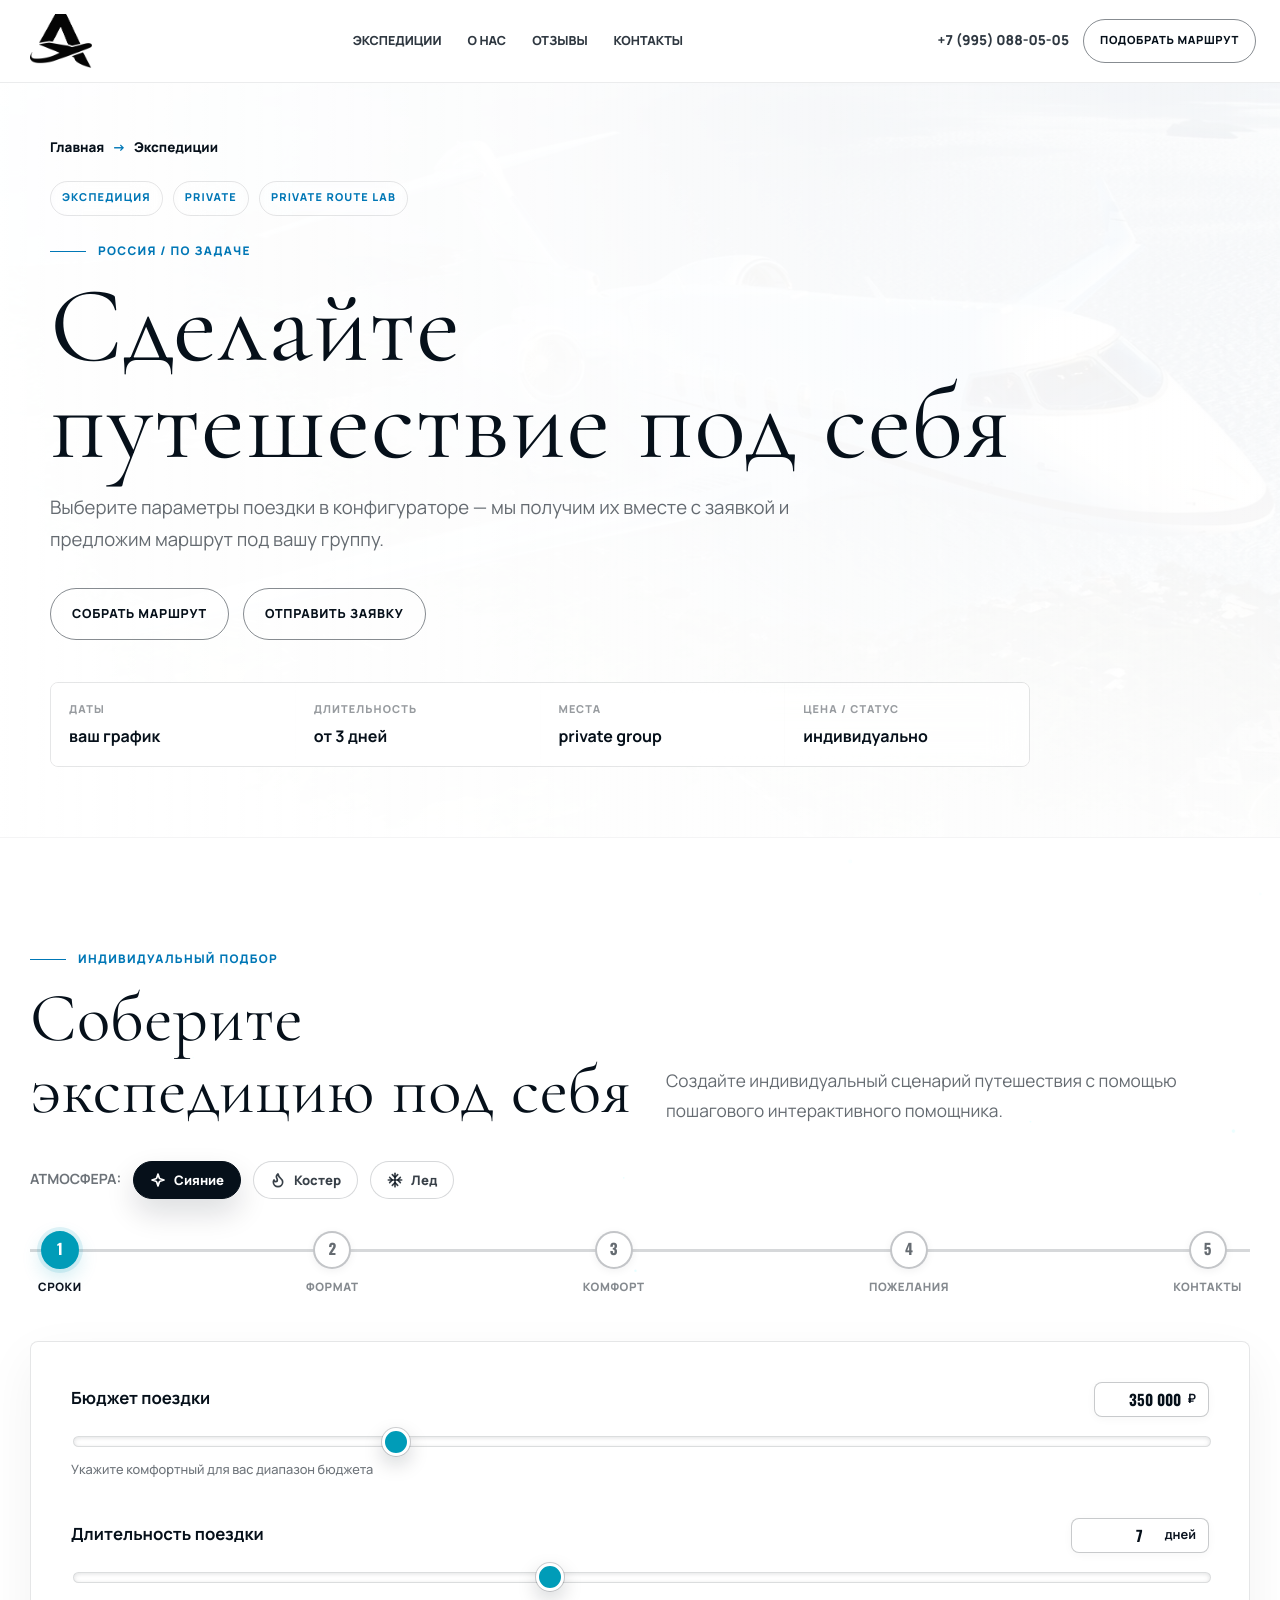
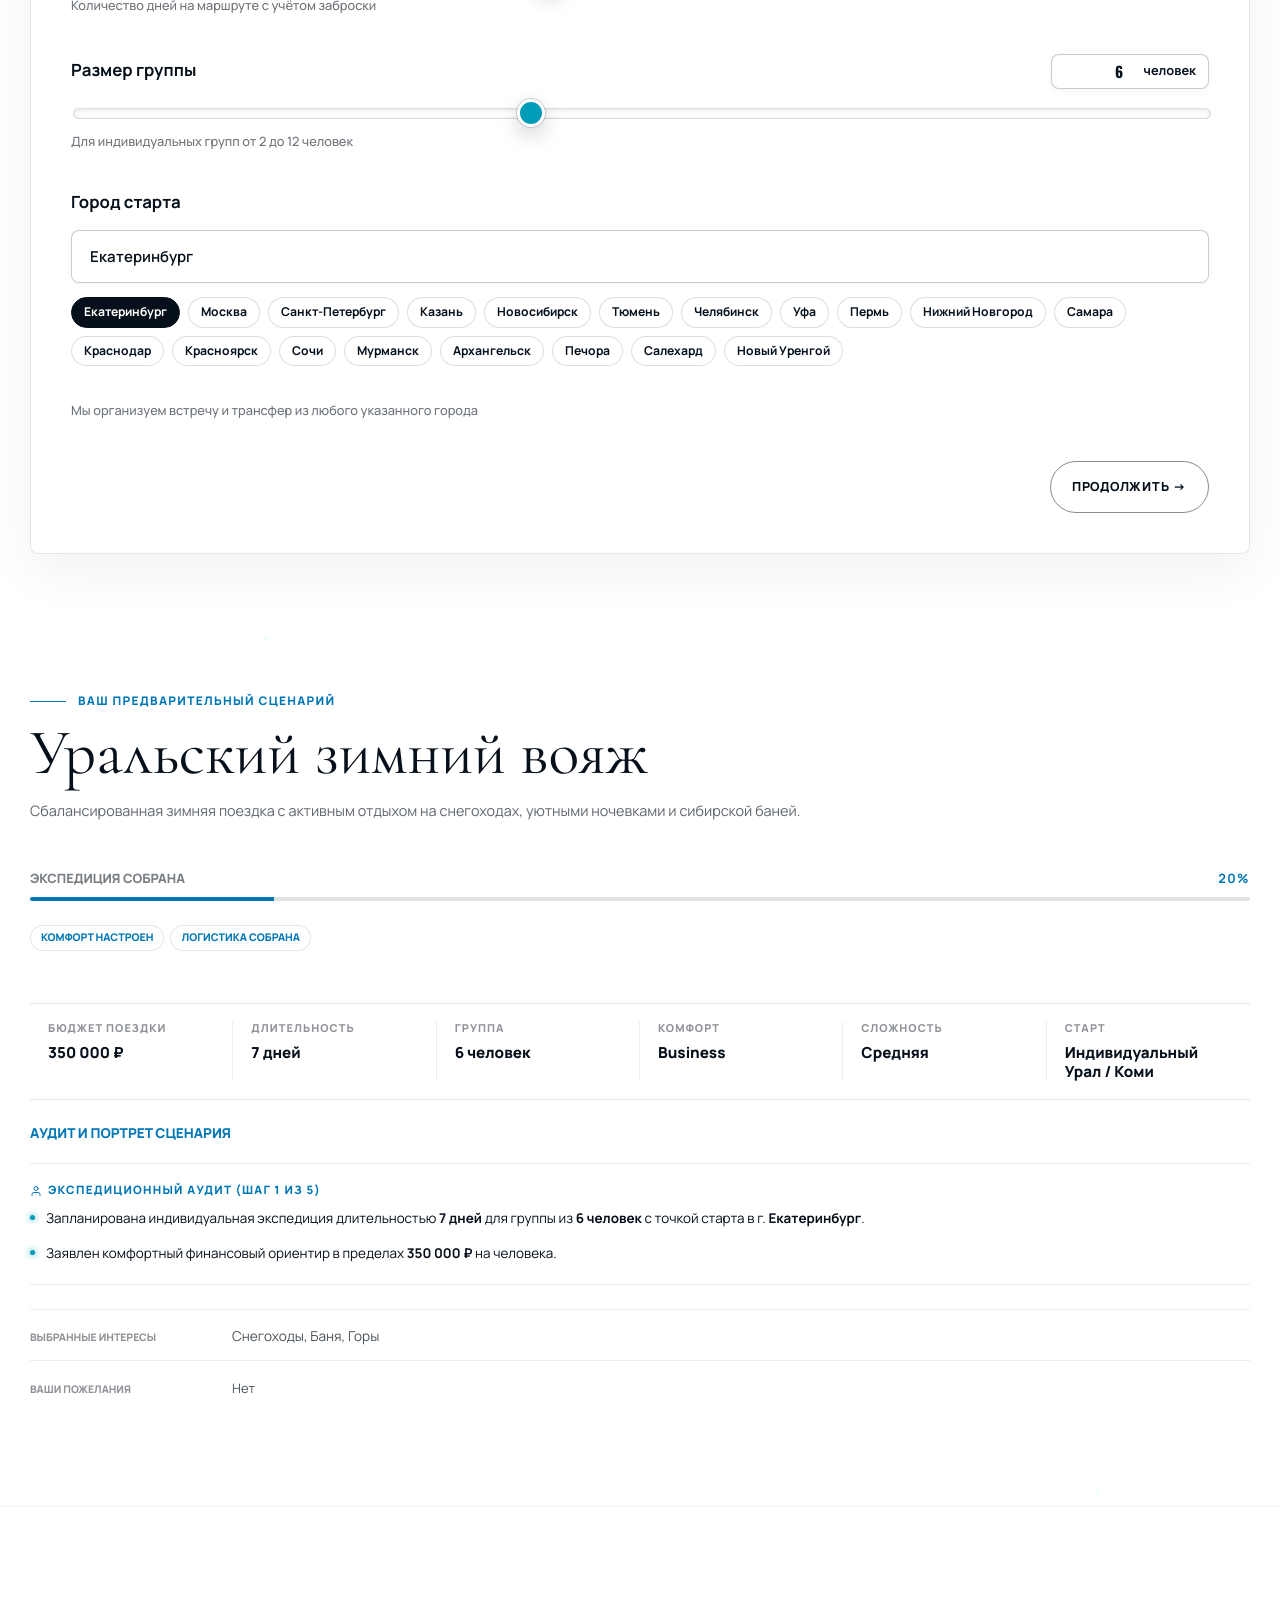
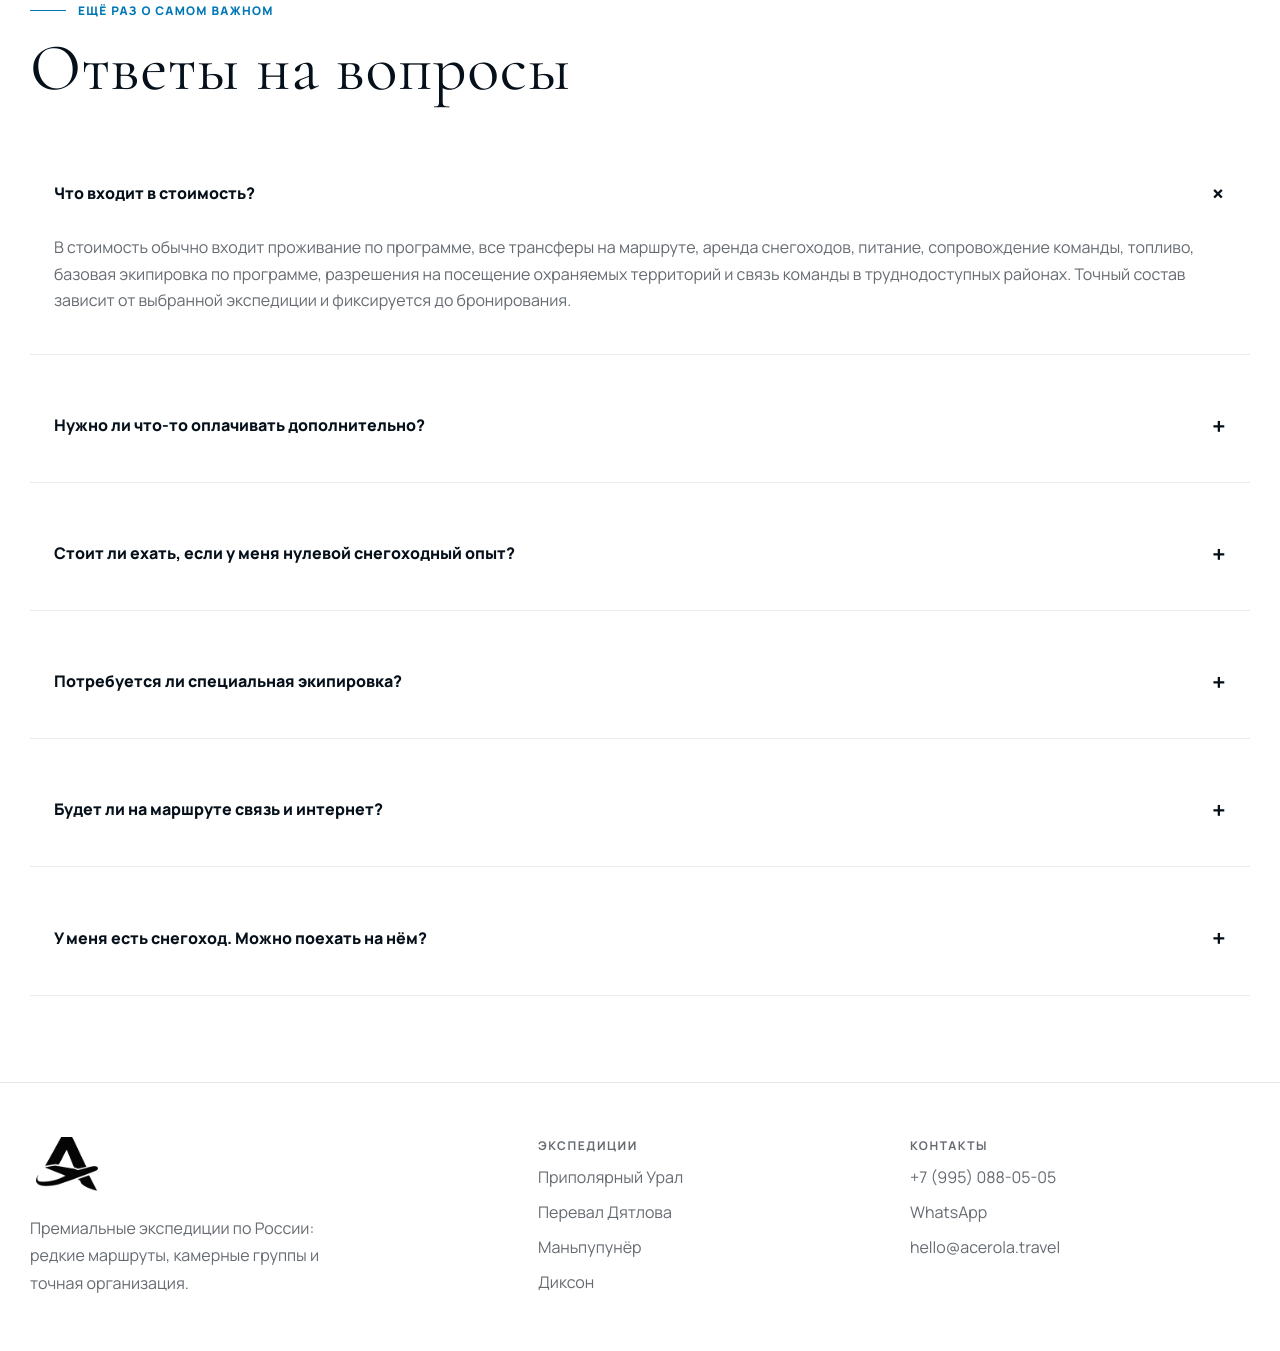
==== expeditions/custom.html @ f0bd1748 "Fix project structure for GitHub Pages" ====
<!doctype html>
<html lang="ru">
<head>
  <meta charset="UTF-8">
  <meta name="viewport" content="width=device-width, initial-scale=1.0">
  <title>Сделайте путешествие под себя — Acerola Travel</title>
  <meta name="description" content="Индивидуальный формат для семьи, друзей или бизнеса. Мы подбираем направление, уровень комфорта, темп, транспорт, гидов и сценарий под вашу задачу.">
  <link rel="preconnect" href="https://fonts.googleapis.com">
  <link rel="preconnect" href="https://fonts.gstatic.com" crossorigin>
  <link href="https://fonts.googleapis.com/css2?family=Cormorant+Garamond:ital,wght@0,300;0,400;0,600;1,300;1,400&family=Pinyon+Script&family=Manrope:wght@400;500;600;700;800;900&family=Oswald:wght@500;600;700&display=block" rel="stylesheet">
  <link rel="stylesheet" href="../assets/css/base.css">
  <link rel="stylesheet" href="../assets/css/premium.css">
  <link rel="stylesheet" href="../assets/css/configurator.css">
  <link rel="stylesheet" href="../assets/css/lab-home.css">
  <link rel="stylesheet" href="../assets/css/lab-responsive.css">
  <link rel="stylesheet" href="../assets/css/dossier.css">
  <link rel="stylesheet" href="../assets/css/dossier-route.css">
  <link rel="stylesheet" href="../assets/css/dossier-responsive.css">
</head>
<body class="exp-page custom-page">
  <header class="site-header">
    <div class="header-inner">
      <a class="brand" href="../index.html" aria-label="Acerola Travel">
        <img src="../assets/images/logo.png" alt="Acerola Travel">
        <span>Acerola<br><em>travel</em></span>
      </a>
      <nav class="main-nav" aria-label="Основная навигация">
        <a href="../index.html#expeditions">Экспедиции</a>
        <a href="../index.html#about">О нас</a>
        <a href="#faq">FAQ</a>
      </nav>
      <div class="header-actions">
        <a class="phone" href="tel:+79950880505">+7 (995) 088-05-05</a>
        <a class="btn btn-small btn-light" href="#contact">Заявка</a>
        <button class="menu-toggle" aria-label="Открыть меню" type="button">
          <span></span>
          <span></span>
          <span></span>
        </button>
      </div>
    </div>
  </header>

  <main>
    <section class="exp-hero" style="background-image:url('../assets/images/card-custom.png')">
      <div class="container">
        <div class="crumbs">
          <a href="../index.html">Главная</a>
          <span>→</span>
          <a href="../index.html#expeditions">Экспедиции</a>
        </div>
        <span class="eyebrow">индивидуальная экспедиция</span>
        <h1>Сделайте путешествие под себя</h1>
        <p class="lead">Выберите параметры поездки в конфигураторе — мы получим их вместе с заявкой и предложим маршрут под вашу группу.</p>
        <div class="exp-hero-actions">
          <a class="btn btn-wood" href="#expedition-configurator">Собрать маршрут</a>
          <a class="btn btn-ghost" href="#contact">Отправить заявку</a>
        </div>
        <div class="quick-facts">
          <div><small>Формат</small><strong>private</strong></div>
          <div><small>Даты</small><strong>ваш график</strong></div>
        </div>
      </div>
    </section>

        <section class="section expedition-configurator-section theme-aurora" id="expedition-configurator" data-reveal>
      <!-- Interactive Winter Snow Canvas (Controlled by custom theme particle engine) -->
      <canvas class="configurator-snow-canvas" aria-hidden="true"></canvas>

      <div class="container">
        <div class="page-title-row configurator-title">
          <div>
            <span class="eyebrow">Индивидуальный подбор</span>
            <h2>Соберите экспедицию под себя</h2>
          </div>
          <p class="lead">Создайте индивидуальный сценарий путешествия с помощью пошагового интерактивного помощника.</p>
        </div>

        <!-- Theme Selector -->
        <div class="theme-selector">
          <span>Атмосфера:</span>
          <button type="button" class="theme-btn is-active" data-config-theme="aurora">
            <svg class="theme-icon" viewBox="0 0 24 24" fill="none" stroke="currentColor" stroke-width="2" stroke-linecap="round" stroke-linejoin="round"><path d="m12 3-1.912 5.813a2 2 0 0 1-1.275 1.275L3 12l5.813 1.912a2 2 0 0 1 1.275 1.275L12 21l1.912-5.813a2 2 0 0 1 1.275-1.275L21 12l-5.813-1.912a2 2 0 0 1-1.275-1.275Z"/></svg>
            Сияние
          </button>
          <button type="button" class="theme-btn" data-config-theme="campfire">
            <svg class="theme-icon" viewBox="0 0 24 24" fill="none" stroke="currentColor" stroke-width="2" stroke-linecap="round" stroke-linejoin="round"><path d="M8.5 14.5A2.5 2.5 0 0 0 11 12c0-1.38-.5-2-1-3-1.072-2.143-.224-4.054 2-6 .5 2.5 2 4.9 4 6.5 2 1.6 3 3.5 3 5.5a7 7 0 1 1-14 0c0-1.153.433-2.294 1-3a2.5 2.5 0 0 0 2.5 2.5z"/></svg>
            Костер
          </button>
          <button type="button" class="theme-btn" data-config-theme="ice">
            <svg class="theme-icon" viewBox="0 0 24 24" fill="none" stroke="currentColor" stroke-width="2" stroke-linecap="round" stroke-linejoin="round"><line x1="2" y1="12" x2="22" y2="12"/><line x1="12" y1="2" x2="12" y2="22"/><path d="M20 16l-4-4 4-4M4 8l4 4-4 4M16 4l-4 4-4-4M8 20l4-4 4 4"/></svg>
            Лед
          </button>
        </div>

        <form class="expedition-builder" data-expedition-configurator data-config-form>
          <div class="builder-controls">
            
            <!-- Stepper Progress Header -->
            <div class="stepper-header">
              <div class="stepper-progress-line" data-stepper-progress></div>
              <div class="stepper-node is-active" data-stepper-node="1">
                <div class="stepper-circle">1</div>
                <div class="stepper-label">Сроки</div>
              </div>
              <div class="stepper-node" data-stepper-node="2">
                <div class="stepper-circle">2</div>
                <div class="stepper-label">Формат</div>
              </div>
              <div class="stepper-node" data-stepper-node="3">
                <div class="stepper-circle">3</div>
                <div class="stepper-label">Комфорт</div>
              </div>
              <div class="stepper-node" data-stepper-node="4">
                <div class="stepper-circle">4</div>
                <div class="stepper-label">Пожелания</div>
              </div>
              <div class="stepper-node" data-stepper-node="5">
                <div class="stepper-circle">5</div>
                <div class="stepper-label">Контакты</div>
              </div>
            </div>

            <div class="builder-panel">
              
              <!-- STEP 1: Сроки и Старт -->
              <div class="wizard-step is-active" data-step="1">
                <div class="range-control">
                  <div class="control-head">
                    <span>Бюджет поездки</span>
                    <div class="config-input-group">
                      <input type="text" class="config-numeric-input" data-config-input="budget" value="350 000" aria-label="Ручной ввод бюджета">
                      <strong class="currency-tag">₽</strong>
                    </div>
                  </div>
                  <input type="range" min="100000" max="1000000" step="50000" value="350000" data-config-range="budget" aria-label="Ползунок бюджета">
                  <span class="transparent-hint">Укажите комфортный для вас диапазон бюджета</span>
                </div>
                
                <div class="range-control">
                  <div class="control-head">
                    <span>Длительность поездки</span>
                    <div class="config-input-group">
                      <input type="number" class="config-numeric-input" min="2" max="30" data-config-input="duration" value="7" aria-label="Ручной ввод длительности">
                      <strong class="duration-tag" data-output="duration">дней</strong>
                    </div>
                  </div>
                  <input type="range" min="2" max="14" step="1" value="7" data-config-range="duration" aria-label="Ползунок длительности">
                  <span class="transparent-hint">Количество дней на маршруте с учётом заброски</span>
                </div>

                <div class="range-control">
                  <div class="control-head">
                    <span>Размер группы</span>
                    <div class="config-input-group">
                      <input type="number" class="config-numeric-input" min="1" max="100" data-config-input="group" value="6" aria-label="Ручной ввод размера группы">
                      <strong class="group-tag" data-output="group">чел</strong>
                    </div>
                  </div>
                  <input type="range" min="2" max="12" step="1" value="6" data-config-range="group" aria-label="Ползунок размера группы">
                  <span class="transparent-hint">Для индивидуальных групп от 2 до 12 человек</span>
                </div>

                <div class="option-group">
                  <span class="control-label">Город старта</span>
                  <input type="text" class="config-text-input" data-config-text="start" placeholder="Откуда вы стартуете? (например, Новый Уренгой, Печора, Салехард...)" value="Екатеринбург" aria-label="Город начала экспедиции">
                  <div class="suggestion-chips">
                    <button type="button" class="suggestion-chip">Новый Уренгой</button>
                    <button type="button" class="suggestion-chip">Печора</button>
                    <button type="button" class="suggestion-chip">Салехард</button>
                    <button type="button" class="suggestion-chip">Екатеринбург</button>
                  </div>
                  <span class="transparent-hint">Мы организуем встречу и трансфер из любого указанного города</span>
                </div>

                <div class="wizard-nav">
                  <div style="flex:1"></div>
                  <button type="button" class="btn btn-wood" data-wizard-next>Продолжить →</button>
                </div>
              </div>

              <!-- STEP 2: Состав и Сложность -->
              <div class="wizard-step" data-step="2">


                <div class="option-group" data-config-group="travelType">
                  <span class="control-label">Формат группы</span>
                  <div class="chip-grid">
                    <button type="button" class="config-chip" data-value="Семья">
                      <svg class="chip-icon" viewBox="0 0 24 24"><path d="M3 21v-1.5C3 17 5 15 7.5 15h1c.8 0 1.5.2 2 .5M13.5 15.5c.5-.3 1.2-.5 2-.5h1c2.5 0 4.5 2 4.5 4.5V21M9 21v-2c0-1.7 1.3-3 3-3s3 1.3 3 3v2"/><circle cx="8" cy="10" r="2.5"/><circle cx="16" cy="10" r="2.5"/><circle cx="12" cy="13" r="1.5"/></svg>
                      Семья
                    </button>
                    <button type="button" class="config-chip is-active" data-value="Друзья">
                      <svg class="chip-icon" viewBox="0 0 24 24"><path d="M3 21v-1.5C3 17.5 5 16 7 16c1 0 1.8.4 2.4 1M21 21v-1.5C21 17.5 19 16 17 16c-1 0-1.8.4-2.4 1M7.5 21v-2.5C7.5 16 9.5 14 12 14s4.5 2 4.5 4.5V21"/><circle cx="7" cy="11" r="2.5"/><circle cx="12" cy="8" r="2.5"/><circle cx="17" cy="11" r="2.5"/></svg>
                      Друзья
                    </button>
                    <button type="button" class="config-chip" data-value="Корпоративный выезд">
                      <svg class="chip-icon" viewBox="0 0 24 24"><path d="M3 21h18M5 21V10a1 1 0 0 1 1-1h4a1 1 0 0 1 1 1v11M11 21V5a1 1 0 0 1 1-1h4a1 1 0 0 1 1 1v16M17 21v-9a1 1 0 0 1 1-1h3M7 13h1M7 16h1M13 8h1M13 11h1M13 14h1M13 17h1" /></svg>
                      Корпоративный
                    </button>
                    <button type="button" class="config-chip" data-value="Private expedition">
                      <svg class="chip-icon" viewBox="0 0 24 24"><path d="M6 3h12l3 5-9 14L2 8l3-5z M6 3l3 5 3-5 3 5 3-5 M2 8h20 M9 8l3 14 3-14" /></svg>
                      Private level
                    </button>
                    <button type="button" class="config-chip" data-value="Снегоходный маршрут">
                      <svg class="chip-icon" viewBox="0 0 24 24"><path d="M4 19h16M5 19l4-5h6l4 5M8 14l1-5h6l1 5M12 9V5M10 5h4M6 19c-1 0-2-.5-2-1.5S5 16 6 16M18 19c1 0 2-.5 2-1.5S19 16 18 16" /></svg>
                      Снегоходный
                    </button>
                    <button type="button" class="config-chip" data-value="Weekend">
                      <svg class="chip-icon" viewBox="0 0 24 24"><circle cx="12" cy="12" r="10"/><path d="M12 2v2M12 20v2M2 12h2M20 12h2M16.2 7.8l-2.2 4.2-4.2 2.2 2.2-4.2 4.2-2.2z"/></svg>
                      Weekend
                    </button>
                  </div>
                  <span class="transparent-hint">Определяет динамику движения и логистические особенности</span>
                </div>

                <div class="option-group" data-config-group="difficulty">
                  <span class="control-label">Сложность и нагрузка</span>
                  <div class="segmented-control">
                    <button type="button" data-value="Лёгкая">
                      <svg class="chip-icon" viewBox="0 0 24 24"><circle cx="12" cy="12" r="10"/><path d="M8 12h8"/></svg>
                      Лёгкая
                    </button>
                    <button type="button" class="is-active" data-value="Средняя">
                      <svg class="chip-icon" viewBox="0 0 24 24"><circle cx="12" cy="12" r="10"/><path d="M8 12h8m-8-3h8m-8 6h8"/></svg>
                      Средняя
                    </button>
                    <button type="button" data-value="Высокая">
                      <svg class="chip-icon" viewBox="0 0 24 24"><path d="M12 2L2 22h20L12 2z"/></svg>
                      Высокая
                    </button>
                    <button type="button" data-value="Экстремальная">
                      <svg class="chip-icon" viewBox="0 0 24 24"><path d="M10.29 3.86L1.82 18a2 2 0 0 0 1.71 3h16.94a2 2 0 0 0 1.71-3L13.71 3.86a2 2 0 0 0-3.42 0z M12 9v4 M12 17h.01"/></svg>
                      Экстремал
                    </button>
                  </div>
                  <span class="transparent-hint">Уровень требований к снегоходному опыту и выносливости</span>
                </div>

                <div class="wizard-nav">
                  <button type="button" class="btn btn-ghost" data-wizard-prev>← Назад</button>
                  <button type="button" class="btn btn-wood" data-wizard-next>Продолжить →</button>
                </div>
              </div>

              <!-- STEP 3: Размещение и Сервис -->
              <div class="wizard-step" data-step="3">
                <div class="option-group" data-config-group="comfort">
                  <span class="control-label">Уровень комфорта и проживания</span>
                  <div class="segmented-control">
                    <button type="button" data-value="База">
                      <svg class="chip-icon" viewBox="0 0 24 24"><path d="M4 20L12 4l8 16H4z M12 4v16"/></svg>
                      База в тайге
                    </button>
                    <button type="button" data-value="Комфорт">
                      <svg class="chip-icon" viewBox="0 0 24 24"><path d="M3 9l9-7 9 7v11a2 2 0 0 1-2 2H5a2 2 0 0 1-2-2V9z"/></svg>
                      Комфорт лодж
                    </button>
                    <button type="button" class="is-active" data-value="Business">
                      <svg class="chip-icon" viewBox="0 0 24 24"><rect x="2" y="7" width="20" height="14" rx="2" ry="2"/><path d="M16 21V5a2 2 0 0 0-2-2h-4a2 2 0 0 0-2 2v16"/></svg>
                      Business Class
                    </button>
                    <button type="button" data-value="Elite">
                      <svg class="chip-icon" viewBox="0 0 24 24"><path d="M12 2L2 7l10 5 10-5-10-5z M2 17l10 5 10-5 M2 12l10 5 10-5"/></svg>
                      Elite Service
                    </button>
                  </div>
                  <span class="transparent-hint">Категория баз размещения, экспедиционных лоджей и уровень сервиса</span>
                </div>

                <div class="option-group" style="margin-top: 24px;">
                  <span class="control-label">Требования к проживанию и питанию</span>
                  <textarea class="config-textarea-input" data-config-text="lodging_wishes" placeholder="Например: отдельный номер с камином, баня каждый вечер, питание от шеф-повара с локальной кухней, вегетарианские блюда..."></textarea>
                  <span class="transparent-hint">Напишите любые пожелания (отопление, душ, кулинарные предпочтения)</span>
                </div>

                <div class="wizard-nav">
                  <button type="button" class="btn btn-ghost" data-wizard-prev>← Назад</button>
                  <button type="button" class="btn btn-wood" data-wizard-next>Продолжить →</button>
                </div>
              </div>

              <!-- STEP 4: Активности и Интересы -->
              <div class="wizard-step" data-step="4">
                <div class="option-group" data-config-group="interests" data-multi="true">
                  <span class="control-label">Выберите активности для сметы и портрета</span>
                  <div class="chip-grid">
                    <button type="button" class="config-chip is-active" data-value="Снегоходы">
                      <svg class="chip-icon" viewBox="0 0 24 24"><path d="M4 19h16M5 19l4-5h6l4 5M8 14l1-5h6l1 5M12 9V5M10 5h4M6 19c-1 0-2-.5-2-1.5S5 16 6 16M18 19c1 0 2-.5 2-1.5S19 16 18 16" /></svg>
                      Снегоходы
                    </button>
                    <button type="button" class="config-chip is-active" data-value="Баня">
                      <svg class="chip-icon" viewBox="0 0 24 24"><path d="M4 12v6a2 2 0 0 0 2 2h12a2 2 0 0 0 2-2v-6M3 12h18M6 12V8a2 2 0 0 1 2-2h8a2 2 0 0 1 2 2v4M9 3c.5-1 0-2 .8-2.5M12 3c.5-1 0-2 .8-2.5M15 3c.5-1 0-2 .8-2.5" /></svg>
                      Баня
                    </button>
                    <button type="button" class="config-chip" data-value="Северное сияние">
                      <svg class="chip-icon" viewBox="0 0 24 24"><path d="M2 17c3-4 6-4 10-1s6 3 10-2M2 12c3-4 6-4 10-1s6 3 10-2M2 7c3-4 6-4 10-1s6 3 10-2"/><circle cx="5" cy="4" r="0.5" fill="currentColor"/><circle cx="19" cy="3" r="0.5" fill="currentColor"/><circle cx="12" cy="5" r="0.5" fill="currentColor"/></svg>
                      Северное сияние
                    </button>
                    <button type="button" class="config-chip is-active" data-value="Горы">
                      <svg class="chip-icon" viewBox="0 0 24 24"><path d="M2 20l7-12 5 8 5-9 3 13H2z M7 11.5l2 1.5 2-2.5M16 13l2 1.5 2-2z" /></svg>
                      Горы
                    </button>
                    <button type="button" class="config-chip" data-value="Уединение">
                      <svg class="chip-icon" viewBox="0 0 24 24"><path d="M3 20l6-9 6 9H3z M9 11v9 M18 20v-5 M16 16l2-2.5 2 2.5h-4z M15 13.5l3-3.5 3 3.5h-6z M5 5h.01 M12 4h.01" /></svg>
                      Уединение
                    </button>
                    <button type="button" class="config-chip" data-value="Фото/видео">
                      <svg class="chip-icon" viewBox="0 0 24 24"><path d="M3 7h4l2-3h6l2 3h4a2 2 0 0 1 2 2v10a2 2 0 0 1-2 2H3a2 2 0 0 1-2-2V9a2 2 0 0 1 2-2z"/><circle cx="12" cy="13" r="4"/><circle cx="12" cy="13" r="1.5"/><path d="M18 10h.01" /></svg>
                      Фото/видео
                    </button>
                    <button type="button" class="config-chip" data-value="Вертолёт">
                      <svg class="chip-icon" viewBox="0 0 24 24"><path d="M5 6h14 M12 6v4 M9 10h6a4 4 0 0 1 4 4v0a3 3 0 0 1-3 3H9a3 3 0 0 1-3-3v0a4 4 0 0 1 4-4z M6 14H2v-2 M2 10v4 M7 20h10 M10 17v3 M14 17v3" /></svg>
                      Вертолёт
                    </button>
                    <button type="button" class="config-chip" data-value="Максимальный комфорт">
                      <svg class="chip-icon" viewBox="0 0 24 24"><path d="M2 5l3 11h14l3-11-5 5-3-7-3 7-5-5z M5 16h14 M8 20h8"/><circle cx="2" cy="4" r="0.75" fill="currentColor"/><circle cx="12" cy="3" r="0.75" fill="currentColor"/><circle cx="22" cy="4" r="0.75" fill="currentColor"/></svg>
                      Макс. комфорт
                    </button>
                    <button type="button" class="config-chip" data-value="Дикая природа">
                      <svg class="chip-icon" viewBox="0 0 24 24"><path d="M12 14c-1.8 0-2.8 1.3-2.8 2.5s.8 2.2 2.8 2.2 2.8-.8 2.8-2.2-.8-2.5-2.8-2.5z"/><circle cx="8.5" cy="10.5" r="1.2"/><circle cx="11" cy="8.5" r="1.2"/><circle cx="13.8" cy="8.5" r="1.2"/><circle cx="16.2" cy="10.5" r="1.2"/></svg>
                      Дикая природа
                    </button>
                    <button type="button" class="config-chip" data-value="Культура местных жителей">
                      <svg class="chip-icon" viewBox="0 0 24 24"><path d="M12 3l8 17M12 3L4 20 M6 18h12 M10 3v4M14 3v4 M10 18l2-5 2 5" /></svg>
                      Местные жители
                    </button>
                  </div>
                  <span class="transparent-hint">Выберите интересующие активности для отражения в портрете и расчете стоимости</span>
                </div>

                <div class="option-group" style="margin-top: 24px;">
                  <span class="control-label">Опишите идеальный сценарий вашей экспедиции</span>
                  <textarea class="config-textarea-input" data-config-text="wishes" placeholder="Например: хочу увидеть полярное сияние, совершить вертолётную заброску на плато Маньпупунёр, научиться управлять упряжкой оленей, половить хариуса..."></textarea>
                  <span class="transparent-hint">Укажите любые детали: вершины для съемок, места ночевок, темп движения, ваши мечты о Севере</span>
                </div>

                <div class="wizard-nav">
                  <button type="button" class="btn btn-ghost" data-wizard-prev>← Назад</button>
                  <button type="button" class="btn btn-wood" data-wizard-next>Завершить подбор ✓</button>
                </div>
              </div>

              <!-- STEP 5: Контакты и Отправка -->
              <div class="wizard-step" data-step="5">
                <div class="option-group">
                  <span class="control-label">Ваши контакты для отправки сценария</span>
                  <p class="config-step-desc">Наш эксперт изучит выбранные вами параметры, составит детализированный расчет сметы и пришлет индивидуальный сценарий путешествия в удобный мессенджер.</p>
                  
                  <div class="input-control" style="margin-top: 20px;">
                    <input type="text" required class="config-text-input" name="name" placeholder="Ваше имя" autocomplete="name" aria-label="Ваше имя">
                    <span class="transparent-hint">Как к вам обращаться? (например, Александр)</span>
                  </div>

                  <div class="input-control" style="margin-top: 20px;">
                    <input type="text" required class="config-text-input" name="contact" placeholder="Телефон или Telegram" autocomplete="tel" aria-label="Телефон или Telegram">
                    <span class="transparent-hint">Например, +7 (999) 123-45-67 или @username</span>
                  </div>
                </div>
                
                <input type="hidden" name="configuration" data-config-summary>

                <div class="wizard-nav" style="margin-top: 32px;">
                  <button type="button" class="btn btn-ghost" data-wizard-prev>← Назад</button>
                  <button class="btn btn-wood final-submit-btn" type="submit">Отправить подбор</button>
                </div>
              </div>

            </div>
          </div>

          <aside class="builder-result" id="builder-result" aria-live="polite">
            <div class="result-card">
              <span class="eyebrow">Ваш предварительный сценарий</span>
              <h3 data-result="title">Северная снегоходная экспедиция</h3>
              <p data-result="description">Маршрут для тех, кто хочет настоящий Север: большие расстояния, перевалы, тайга и ощущение настоящей экспедиции.</p>
              
              <div class="build-progress">
                <div class="progress-head"><span>Экспедиция собрана</span><strong data-result="progress">20%</strong></div>
                <div class="progress-track"><span data-result="progressBar"></span></div>
              </div>

              <div class="badge-cloud" data-result="badges"></div>

              <div class="scenario-metrics">
                <div><small>Бюджет поездки</small><strong data-result="desiredBudget">350 000 ₽</strong></div>
                <div><small>Длительность</small><strong data-result="duration">7 дней</strong></div>
                <div><small>Группа</small><strong data-result="group">6 человек</strong></div>
                <div><small>Комфорт</small><strong data-result="comfort">Business</strong></div>
                <div><small>Сложность</small><strong data-result="difficulty">Средняя</strong></div>
                <div><small>Старт</small><strong data-result="direction">Екатеринбург</strong></div>
              </div>

              <!-- Expedition Portrait / Bureau Audit -->
              <span class="estimation-title" data-profile-title>Аудит и Портрет Сценария</span>
              <div class="estimation-details" data-profile-box>
                <!-- Generated dynamically by configurator.js -->
              </div>



              <div class="result-interests"><small>Выбранные интересы</small><p data-result="interests">Снегоходы, Баня, Горы</p></div>
              <div class="result-interests" style="margin-top: 10px;" data-result-wishes-box><small>Ваши пожелания</small><p style="font-size: 13px;" data-result="wishes">Нет</p></div>
              

            </div>
          </aside>
        </form>

        <!-- Floating Sticky Summary Bar -->
        <div class="configurator-sticky-bar" data-config-sticky-bar>
          <div class="sticky-bar-left">
            <div class="sticky-bar-progress">
              <span class="sticky-progress-value" data-result="progress">20%</span>
              <div class="sticky-progress-track"><span data-result="progressBar"></span></div>
            </div>
            <div class="sticky-bar-info">
              <strong data-result="title">Северная снегоходная экспедиция</strong>
              <span>Бюджет: <strong data-result="desiredBudget">350 000 ₽</strong> • Длительность: <strong data-result="duration">7 дней</strong></span>
            </div>
          </div>
        </div>

        <!-- Success Modal -->
        <div class="config-modal-overlay" id="success-modal" aria-hidden="true">
          <div class="config-modal-card">
            <button class="config-modal-close" aria-label="Закрыть окно" type="button">&times;</button>
            <div class="config-modal-icon">
              <svg viewBox="0 0 24 24" fill="none" stroke="currentColor" stroke-width="2"><path d="M22 11.08V12a10 10 0 1 1-5.93-9.14"/><polyline points="22 4 12 14.01 9 11.01"/></svg>
            </div>
            <h3>Спасибо за доверие!</h3>
            <p class="modal-lead" data-modal-message></p>
            <div class="modal-divider"></div>
            <div class="modal-summary">
              <h4>Параметры вашей экспедиции:</h4>
              <ul data-modal-summary-list></ul>
            </div>
            <button class="btn btn-wood modal-action-btn" type="button" data-modal-close-btn>Отлично</button>
          </div>
        </div>
      </div>
    </section>

    <section class="section-tight" id="faq">
      <div class="container">
        <span class="eyebrow">Ещё раз о самом важном</span>
        <h2>Ответы на вопросы</h2>
        <div class="faq-list">
          <div class="faq-item is-open">
            <button class="faq-q" type="button"><span>Что входит в стоимость?</span><b>+</b></button>
            <div class="faq-a"><p>В стоимость обычно входит проживание по программе, все трансферы на маршруте, аренда снегоходов, питание, сопровождение команды, топливо, базовая экипировка по программе, разрешения на посещение охраняемых территорий и связь команды в труднодоступных районах. Точный состав зависит от выбранной экспедиции и фиксируется до бронирования.</p></div>
          </div>
          <div class="faq-item">
            <button class="faq-q" type="button"><span>Нужно ли что-то оплачивать дополнительно?</span><b>+</b></button>
            <div class="faq-a"><p>Обычно отдельно оплачиваются авиабилеты до точки старта и обратно, личные расходы, алкогольные напитки и расширенная индивидуальная страховка, если она нужна. Для индивидуальных маршрутов список дополнительных расходов согласовывается заранее.</p></div>
          </div>
          <div class="faq-item">
            <button class="faq-q" type="button"><span>Стоит ли ехать, если у меня нулевой снегоходный опыт?</span><b>+</b></button>
            <div class="faq-a"><p>Для некоторых маршрутов — да, но не для всех. Короткие и индивидуальные форматы можно адаптировать под новичков. Сложные экспедиции вроде Приполярного Урала или Маньпупунёра требуют нормальной физической формы и готовности к суровой погоде. Лучше обсудить это с нами перед бронированием.</p></div>
          </div>
          <div class="faq-item">
            <button class="faq-q" type="button"><span>Потребуется ли специальная экипировка?</span><b>+</b></button>
            <div class="faq-a"><p>Да, зимняя экспедиция требует правильной одежды. Мы заранее отправляем список вещей и подскажем, что обязательно, что можно арендовать, а что лучше не брать. Если чего-то нет, часть экипировки можно получить на время экспедиции по предварительной договорённости.</p></div>
          </div>
          <div class="faq-item">
            <button class="faq-q" type="button"><span>Будет ли на маршруте связь и интернет?</span><b>+</b></button>
            <div class="faq-a"><p>В городах и на базах связь может быть, но в горах, тайге и арктических районах интернет часто отсутствует. Команда использует доступные средства связи и заранее планирует контрольные точки маршрута.</p></div>
          </div>
          <div class="faq-item">
            <button class="faq-q" type="button"><span>У меня есть снегоход. Можно поехать на нём?</span><b>+</b></button>
            <div class="faq-a"><p>Да, в некоторых экспедициях это возможно. В таком случае стоимость будет пересчитана, потому что аренда техники не понадобится. Важно заранее согласовать модель, состояние снегохода, топливо, доставку и требования безопасности.</p></div>
          </div>
        </div>
      </div>
    </section>
  </main>

  <footer class="site-footer">
    <div class="container footer-grid">
      <div>
        <a class="brand footer-brand" href="../index.html">
          <img src="../assets/images/logo.png" alt="Acerola Travel">
          <span>Acerola<br><em>travel</em></span>
        </a>
        <p>Премиальные экспедиции по России: редкие маршруты, камерные группы и точная организация.</p>

      </div>
      <div>
        <strong>Экспедиции</strong>
        <a href="../expeditions/pripolyarny-ural.html">Приполярный Урал</a>
        <a href="../expeditions/dyatlov-pass.html">Перевал Дятлова</a>
        <a href="../expeditions/manypupuner.html">Маньпупунёр</a>
        <a href="../expeditions/dikson.html">Диксон</a>
      </div>
      <div>
        <strong>Контакты</strong>
        <a href="tel:+79950880505">+7 (995) 088-05-05</a>
        <a href="https://wa.me/79950880505">WhatsApp</a>
        <a href="mailto:hello@acerola.travel">hello@acerola.travel</a>
      </div>
    </div>
  </footer>

  <script src="../assets/js/expedition-data.js"></script>
  <script src="../assets/js/expedition-detail.js"></script>
  <script src="../assets/js/site.js"></script>
  <script src="../assets/js/configurator-effects.js"></script>
  <script src="../assets/js/configurator.js"></script>
</body>
</html>
---- assets/css/base.css ----
/* ==========================================================================
   Acerola Travel — site.css
   ==========================================================================
   TABLE OF CONTENTS
   --------------------------------------------------------------------------
   1.  Base reset, variables, typography, buttons, layout utilities
   2.  Expedition page — hero, subnav, overview, route, comfort, FAQ, contact
   3.  v7  — catalog card grid fixes
   4.  v8  — hero redesign (home page styled hero)
   5.  v9  — premium winter expedition layer (variables, typography, glass cards,
             lab header, lab hero, beacon, about, expeditions grid, advantages,
             formats, stats, reviews, lab contact, lab footer, mobile CTA,
             animations, dossier overrides)
   6.  v10 — header, snow canvas, custom expedition configurator
   7.  v11 — premium expedition lab home (route cards, experience, atmosphere,
             detail dossier enhancements, region map, responsive)
   8.  v12 — expedition detail dossier (route section, gallery, booking,
             fit section, contact overrides, responsive)
   --------------------------------------------------------------------------
   NOTE: Sections are ordered by specificity cascade. Do NOT reorder.
   ========================================================================== */

:root {
  --snow: #f4f7f9;
  --paper: #fff;
  --navy: #0e1b2a;
  --navy2: #132235;
  --navy3: #09131f;
  --ice: #7d93ad;
  --ice2: #d6e1eb;
  --wood: #9b6f2a;
  --sage: #9ba071;
  --ink: #111820;
  --muted: #627083;
  --line: rgba(17, 24, 32, .13);
  --line-light: rgba(255, 255, 255, .16);
  --shadow: 0 28px 80px rgba(14, 27, 42, .18);
  --r: 28px;
  --r2: 42px;
  --container: 1180px;
  
  /* Vibrant color additions */
  --aurora-teal: #00f5d4;
  --aurora-cyan: #00bbf9;
  --aurora-purple: #9b5de5;
  --aurora-magenta: #f15bb5;
  --aurora-green: #39ff14;
  --aurora-pink: #ff007f;
  --campfire-orange: #ff7b00;
  --campfire-yellow: #ffb703;
  --ice-blue: #a2d2ff;
  --ice-silver: #e2eafc;
}

/* Custom premium scrollbar */
::-webkit-scrollbar {
  width: 10px;
  height: 10px;
}
::-webkit-scrollbar-track {
  background: #f5f8fa;
  border-left: 1px solid rgba(11, 21, 32, 0.05);
}
::-webkit-scrollbar-thumb {
  background: rgba(11, 21, 32, 0.15);
  border: 2px solid #f5f8fa;
  border-radius: 99px;
  transition: background 0.2s ease;
}
::-webkit-scrollbar-thumb:hover {
  background: rgba(0, 150, 199, 0.6);
}

html {
  scrollbar-color: rgba(11, 21, 32, 0.15) #f5f8fa;
  scrollbar-width: thin;
}

* { box-sizing: border-box; }
html { scroll-behavior: smooth; }
body { margin: 0; font-family: Manrope, Arial, sans-serif; background: var(--snow); color: var(--ink); line-height: 1.55; }body.menu-open{overflow:hidden}a{text-decoration:none;color:inherit}img{max-width:100%;display:block}button,input,select,textarea{font:inherit}button{cursor:pointer}.container{width:min(var(--container),calc(100% - 40px));margin:auto}.section{padding:110px 0}.section-tight{padding:78px 0}.dark{background:var(--navy);color:#fff}.eyebrow{display:inline-flex;align-items:center;gap:10px;font-size:12px;letter-spacing:.15em;text-transform:uppercase;font-weight:900;color:var(--ice)}.eyebrow:before{content:"";width:34px;height:1px;background:currentColor}h1,h2,h3{font-family:Oswald,Impact,sans-serif;text-transform:uppercase;letter-spacing:-.03em;line-height:.96;margin:0}h1{font-size:clamp(58px,9vw,132px)}h2{font-size:clamp(40px,6vw,76px)}h3{font-size:clamp(25px,4vw,44px)}p{margin:0}.lead{font-size:clamp(17px,2vw,21px);color:var(--muted);max-width:720px}.dark .lead,.dark .muted{color:rgba(255,255,255,.7)}.btn{display:inline-flex;align-items:center;justify-content:center;gap:10px;min-height:54px;padding:15px 22px;border:0;border-radius:999px;font-size:13px;letter-spacing:.08em;text-transform:uppercase;font-weight:900;transition:transform .25s ease,box-shadow .25s ease,background .25s ease,color .25s ease}.btn:hover{transform:translateY(-3px)}.btn-small{min-height:40px;padding:10px 15px;font-size:11px}.btn-light{background:#fff;color:var(--navy)}.btn-dark{background:var(--navy);color:#fff}.btn-wood{background:var(--wood);color:#fff;box-shadow:0 16px 34px rgba(155,111,42,.28)}.btn-ghost{background:rgba(255,255,255,.08);border:1px solid rgba(255,255,255,.18);color:#fff}.site-header{position:fixed;inset:0 0 auto;z-index:50;color:#fff;background:rgba(9,19,31,.48);backdrop-filter:blur(18px);border-bottom:1px solid rgba(255,255,255,.1)}.header-inner{width:min(1320px,calc(100% - 32px));height:76px;margin:auto;display:flex;align-items:center;justify-content:space-between;gap:22px}.brand{display:inline-flex;align-items:center;gap:12px;text-transform:uppercase;font-weight:900;letter-spacing:.1em;line-height:1;font-size:13px}.brand em{font-style:normal;font-weight:700;letter-spacing:.02em;text-transform:lowercase;opacity:.8}.brand-mark{width:42px;height:42px;border:2px solid currentColor;border-radius:50%;display:grid;place-items:center;font-family:Oswald,sans-serif;font-size:24px}.main-nav{display:flex;gap:28px;align-items:center;font-size:12px;font-weight:900;text-transform:uppercase;letter-spacing:.08em}.main-nav a{opacity:.75}.main-nav a:hover{opacity:1}.header-actions{display:flex;align-items:center;gap:12px}.phone{font-weight:900;font-size:14px;white-space:nowrap}.menu-toggle{display:none;background:transparent;border:0;color:#fff;font-size:30px}.hero{min-height:100vh;position:relative;overflow:hidden;color:#fff;display:grid;align-items:center;text-align:center;padding:130px 0 40px;background:linear-gradient(180deg,rgba(9,19,31,.15),rgba(9,19,31,.93)),url('../images/hero-snowmobile.png') center/cover no-repeat}.home .hero{background:linear-gradient(180deg,rgba(9,19,31,.12),rgba(9,19,31,.94)),url('../images/hero-snowmobile.png') center/cover no-repeat}.hero:before{content:"";position:absolute;inset:0;background:radial-gradient(circle at 50% 38%,rgba(255,255,255,.22),transparent 34%);pointer-events:none}.hero-bg-logo{width:92px;margin:0 auto 18px;opacity:.92;filter:drop-shadow(0 18px 40px rgba(0,0,0,.25));animation:floatLogo 5.5s ease-in-out infinite}.hero-content{position:relative;z-index:2}.hero .tag{display:inline-flex;border:1px solid rgba(255,255,255,.2);background:rgba(255,255,255,.08);backdrop-filter:blur(10px);border-radius:999px;padding:10px 16px;font-weight:900;text-transform:uppercase;letter-spacing:.13em;font-size:12px;color:rgba(255,255,255,.88)}.hero .tag b{color:#f0a65a}.hero h1{max-width:1100px;margin:26px auto 16px;text-shadow:0 18px 60px rgba(0,0,0,.3)}.hero p{max-width:760px;margin:auto;color:rgba(255,255,255,.8);font-size:clamp(18px,2.2vw,24px)}.hero-actions{display:flex;flex-wrap:wrap;justify-content:center;gap:14px;margin-top:28px}.hero-stats{display:grid;grid-template-columns:repeat(4,1fr);max-width:1020px;margin:70px auto 0;border:1px solid rgba(255,255,255,.13);border-radius:34px;overflow:hidden;background:rgba(255,255,255,.08);backdrop-filter:blur(18px)}.hero-stats div{padding:24px 20px;border-right:1px solid rgba(255,255,255,.1)}.hero-stats div:last-child{border-right:0}.hero-stats strong{display:block;font-family:Oswald,sans-serif;font-size:36px;text-transform:uppercase;line-height:1}.hero-stats span{font-size:13px;color:rgba(255,255,255,.62);font-weight:800}.scroll-hint{position:absolute;bottom:24px;left:50%;transform:translateX(-50%);font-size:22px;opacity:.7;animation:bounce 2.1s infinite}.about-cinematic{position:relative;overflow:hidden;color:#fff;padding:130px 0;background:linear-gradient(180deg,rgba(241,238,230,0),var(--navy) 85%),url('../images/about-mountains.png') center top/cover no-repeat}.about-card{width:min(640px,calc(100% - 40px));margin:auto;text-align:center;padding:46px 34px;border-radius:36px;background:rgba(255,255,255,.12);border:1px solid rgba(255,255,255,.18);backdrop-filter:blur(16px);box-shadow:0 30px 100px rgba(0,0,0,.28)}.about-card p{color:rgba(255,255,255,.78);margin:16px auto 24px;max-width:460px}.section-head{display:flex;align-items:end;justify-content:space-between;gap:28px;margin-bottom:38px}.section-head .lead{margin-top:18px}.catalog-section{position:relative;overflow:hidden;color:#fff;background:linear-gradient(180deg,var(--navy) 0%,var(--navy3) 100%)}.catalog-section:before{content:"";position:absolute;inset:0;background:url('../images/grain-frame.png') center/cover no-repeat;opacity:.22;mix-blend-mode:screen;pointer-events:none}.catalog-section:after{content:"";position:absolute;right:-220px;top:120px;width:520px;height:520px;background:url('../images/tree-1.png') center/contain no-repeat;opacity:.28;filter:blur(1px);animation:floatLogo 9s ease-in-out infinite}.catalog-inner{position:relative;z-index:2}.chips{display:flex;flex-wrap:wrap;gap:10px;margin:24px 0 30px}.chip{border:1px solid rgba(255,255,255,.16);background:rgba(255,255,255,.08);color:#fff;border-radius:999px;padding:11px 15px;font-size:12px;font-weight:900;letter-spacing:.08em;text-transform:uppercase}.chip.is-active,.chip:hover{background:#fff;color:var(--navy)}.exp-grid{display:grid;grid-template-columns:repeat(12,1fr);gap:20px}.exp-card{position:relative;min-height:340px;border-radius:34px;overflow:hidden;isolation:isolate;background:var(--navy2);border:1px solid rgba(255,255,255,.16);box-shadow:0 28px 80px rgba(0,0,0,.24);transition:transform .35s ease,box-shadow .35s ease,opacity .25s ease}.exp-card:hover{transform:translateY(-7px);box-shadow:0 38px 90px rgba(0,0,0,.36)}.exp-card.is-hidden{display:none}.exp-card.large{grid-column:span 7;min-height:420px}.exp-card.medium{grid-column:span 5;min-height:420px}.exp-card.small{grid-column:span 6;min-height:300px}.exp-card img{position:absolute;inset:0;width:100%;height:100%;object-fit:cover;transition:transform .9s cubic-bezier(.2,.8,.2,1)}.exp-card:hover img{transform:scale(1.06)}.exp-card:after{content:"";position:absolute;inset:0;background:linear-gradient(90deg,rgba(9,19,31,.9),rgba(9,19,31,.42) 58%,rgba(9,19,31,.08)),linear-gradient(180deg,rgba(0,0,0,0),rgba(0,0,0,.66));z-index:1}.exp-content{position:relative;z-index:2;min-height:inherit;padding:30px;display:flex;flex-direction:column;justify-content:flex-end;max-width:680px}.exp-badge{position:absolute;top:24px;left:24px;z-index:3;background:rgba(125,147,173,.92);color:#fff;border-radius:999px;padding:8px 12px;text-transform:uppercase;font-size:11px;letter-spacing:.08em;font-weight:900}.exp-days{position:absolute;right:24px;top:24px;z-index:3;width:78px;height:78px;border-radius:50%;display:grid;place-items:center;background:#fff;color:var(--navy);font-weight:900;text-align:center;box-shadow:0 12px 24px rgba(0,0,0,.16)}.exp-days b{display:block;font-family:Oswald,sans-serif;font-size:28px;line-height:.85}.exp-meta{display:flex;flex-wrap:wrap;gap:12px;font-size:12px;text-transform:uppercase;font-weight:900;letter-spacing:.06em;color:rgba(255,255,255,.78);margin-bottom:12px}.exp-card h3{color:#fff;font-size:clamp(35px,5vw,62px);max-width:680px}.exp-card p{color:rgba(255,255,255,.72);max-width:560px;margin:14px 0 20px}.route-line{color:rgba(255,255,255,.45);font-size:12px;font-weight:800;margin-top:18px;max-width:760px}.card-actions{display:flex;gap:12px;flex-wrap:wrap}.info-strip{display:grid;grid-template-columns:1fr 1fr 1fr;gap:18px;margin-top:34px}.info-card{border:1px solid var(--line);background:#fff;border-radius:30px;padding:28px;box-shadow:var(--shadow)}.info-card h3{font-size:32px;margin-bottom:12px}.map-section{position:relative;overflow:hidden;background:var(--navy);color:#fff}.map-layout{display:grid;grid-template-columns:1.2fr .8fr;gap:26px;align-items:stretch}.map-stage{position:relative;min-height:500px;border-radius:40px;background:radial-gradient(circle at 60% 42%,rgba(125,147,173,.28),transparent 32%),linear-gradient(135deg,#0b1725,#14263a);border:1px solid rgba(255,255,255,.12);overflow:hidden}.map-line-svg{position:absolute;inset:0;width:100%;height:100%;opacity:.55}.map-pin{position:absolute;border:0;background:#fff;color:var(--navy);border-radius:999px;padding:10px 13px;font-size:12px;font-weight:900;box-shadow:0 12px 30px rgba(0,0,0,.24);animation:pulse 2.6s infinite}.map-pin:nth-of-type(2){left:52%;top:38%}.map-pin:nth-of-type(3){left:32%;top:48%}.map-pin:nth-of-type(4){left:68%;top:58%}.map-pin:nth-of-type(5){left:24%;top:62%}.map-pin:nth-of-type(6){left:45%;top:66%}.region-card{border:1px solid rgba(255,255,255,.12);border-radius:40px;background:rgba(255,255,255,.08);padding:34px;backdrop-filter:blur(14px)}.region-card h3{font-size:46px}.region-card p{color:rgba(255,255,255,.7);margin:18px 0}.region-facts{display:grid;grid-template-columns:1fr 1fr;gap:12px;margin:24px 0}.region-facts div{background:rgba(255,255,255,.08);border-radius:18px;padding:15px}.region-facts small{display:block;color:rgba(255,255,255,.52);font-size:11px;text-transform:uppercase;font-weight:900}.region-facts strong{display:block;margin-top:4px}.trust-grid{display:grid;grid-template-columns:repeat(3,1fr);gap:20px}.trust-card{background:#fff;border:1px solid var(--line);border-radius:30px;padding:28px;box-shadow:var(--shadow)}.trust-card span{display:inline-grid;place-items:center;width:46px;height:46px;border-radius:16px;background:var(--ice2);font-size:22px;margin-bottom:18px}.trust-card h3{font-size:28px;margin-bottom:10px}.steps{counter-reset:step;display:grid;grid-template-columns:repeat(4,1fr);gap:18px}.step{position:relative;border:1px solid rgba(255,255,255,.14);border-radius:30px;padding:26px;background:rgba(255,255,255,.07)}.step:before{counter-increment:step;content:'0' counter(step);display:block;color:var(--ice);font-weight:900;margin-bottom:16px}.faq-list{display:grid;gap:12px;margin-top:34px}.faq-item{background:#fff;border:1px solid var(--line);border-radius:22px;overflow:hidden}.faq-q{width:100%;display:flex;align-items:center;justify-content:space-between;gap:22px;border:0;background:transparent;color:var(--navy);font-weight:900;text-align:left;padding:22px 24px}.faq-q b{font-size:24px;transition:transform .25s ease}.faq-a{display:none;padding:0 24px 22px;color:var(--muted)}.faq-item.is-open .faq-a{display:block}.faq-item.is-open .faq-q b{transform:rotate(45deg)}.contact-section{background:linear-gradient(180deg,var(--snow),#fff)}.contact-card{display:grid;grid-template-columns:.9fr 1.1fr;gap:28px;align-items:start;background:var(--navy);color:#fff;border-radius:42px;padding:44px;box-shadow:var(--shadow);position:relative;overflow:hidden}.contact-card:after{content:"";position:absolute;right:-130px;bottom:-160px;width:420px;height:420px;background:url('../images/tree-2.png') center/contain no-repeat;opacity:.18;pointer-events:none}.contact-card .lead{color:rgba(255,255,255,.7);margin-top:16px}.lead-form{position:relative;z-index:2;display:grid;grid-template-columns:1fr 1fr;gap:12px}.lead-form textarea,.lead-form select{grid-column:span 2}.lead-form input,.lead-form select,.lead-form textarea{width:100%;border:1px solid rgba(255,255,255,.14);background:rgba(255,255,255,.08);color:#fff;border-radius:18px;padding:16px;outline:0}.lead-form input::placeholder,.lead-form textarea::placeholder{color:rgba(255,255,255,.48)}.lead-form option{color:#111}.lead-form small{grid-column:span 2;color:rgba(255,255,255,.52)}.site-footer{background:var(--navy3);color:#fff;padding:54px 0}.footer-grid{display:grid;grid-template-columns:1.4fr 1fr 1fr;gap:32px}.footer-grid p{color:rgba(255,255,255,.62);margin-top:14px;max-width:340px}.footer-grid div{display:grid;gap:10px;align-content:start}.footer-grid strong{text-transform:uppercase;font-size:12px;letter-spacing:.13em;color:var(--ice)}.footer-grid a{color:rgba(255,255,255,.76)}.mobile-cta{position:fixed;z-index:60;left:16px;right:16px;bottom:14px;display:none}.mobile-cta .btn{width:100%}[data-reveal]{opacity:0;transform:translateY(26px);transition:opacity .7s ease,transform .7s ease}[data-reveal].is-visible{opacity:1;transform:none}@keyframes floatLogo{0%,100%{transform:translateY(0)}50%{transform:translateY(-10px)}}@keyframes bounce{0%,100%{transform:translate(-50%,0)}50%{transform:translate(-50%,8px)}}@keyframes pulse{0%,100%{box-shadow:0 0 0 0 rgba(255,255,255,.25),0 12px 30px rgba(0,0,0,.24)}50%{box-shadow:0 0 0 14px rgba(255,255,255,0),0 12px 30px rgba(0,0,0,.24)}}
/* Expedition page */.exp-page .site-header{background:rgba(9,19,31,.72)}.exp-hero{min-height:86vh;position:relative;overflow:hidden;color:#fff;display:grid;align-items:end;padding:130px 0 54px;background-position:center;background-size:cover}.exp-hero:before{content:"";position:absolute;inset:0;background:linear-gradient(180deg,rgba(9,19,31,.2),rgba(9,19,31,.95)),radial-gradient(circle at 50% 38%,rgba(255,255,255,.13),transparent 36%)}.exp-hero .container{position:relative;z-index:2}.crumbs{display:flex;gap:8px;align-items:center;color:rgba(255,255,255,.72);font-size:13px;font-weight:800;margin-bottom:24px}.exp-hero h1{max-width:1050px}.exp-hero .lead{color:rgba(255,255,255,.78);margin-top:20px}.exp-hero-actions{display:flex;gap:12px;flex-wrap:wrap;margin-top:28px}.quick-facts{display:grid;grid-template-columns:repeat(5,1fr);gap:1px;margin-top:42px;border:1px solid rgba(255,255,255,.14);border-radius:30px;overflow:hidden;background:rgba(255,255,255,.1);backdrop-filter:blur(18px);max-width:1000px}.quick-facts div{padding:20px;background:rgba(255,255,255,.06)}.quick-facts small{display:block;color:rgba(255,255,255,.54);font-weight:900;letter-spacing:.1em;text-transform:uppercase;font-size:10px}.quick-facts strong{display:block;margin-top:6px;font-family:Oswald,sans-serif;text-transform:uppercase;font-size:28px}.subnav{position:sticky;top:76px;z-index:40;background:rgba(241,238,230,.88);backdrop-filter:blur(14px);border-bottom:1px solid var(--line)}.subnav .container{display:flex;gap:10px;overflow:auto;padding:12px 0}.subnav a{white-space:nowrap;border:1px solid var(--line);border-radius:999px;padding:10px 14px;font-size:12px;font-weight:900;text-transform:uppercase;letter-spacing:.07em;background:#fff}.overview-grid{display:grid;grid-template-columns:.9fr 1.1fr;gap:32px;align-items:start}.overview-card{background:#fff;border:1px solid var(--line);border-radius:34px;padding:34px;box-shadow:var(--shadow)}.overview-card .lead{margin-top:16px}.bullet-grid{display:grid;grid-template-columns:1fr 1fr;gap:14px}.bullet{background:#fff;border:1px solid var(--line);border-radius:24px;padding:20px;font-weight:900}.dates-box{display:grid;gap:12px;margin-top:24px}.date-row{display:flex;justify-content:space-between;gap:16px;padding:14px 16px;border-radius:16px;background:rgba(14,27,42,.06);font-weight:900}.route-card{display:grid;grid-template-columns:1.1fr .9fr;gap:26px;align-items:stretch}.route-visual{min-height:420px;border-radius:36px;background:linear-gradient(135deg,#0b1725,#14263a);position:relative;overflow:hidden;border:1px solid rgba(255,255,255,.12)}.route-visual svg{position:absolute;inset:0;width:100%;height:100%}.route-dot{position:absolute;width:18px;height:18px;border:3px solid #fff;background:var(--ice);border-radius:50%;box-shadow:0 0 0 8px rgba(125,147,173,.18);transition:transform .25s ease}.route-dot:hover,.route-dot.is-active{transform:scale(1.25);background:#fff}.route-info{border:1px solid rgba(255,255,255,.14);border-radius:36px;padding:32px;background:rgba(255,255,255,.08)}.route-info p{color:rgba(255,255,255,.72);margin:12px 0 20px}.route-info .route-line{color:rgba(255,255,255,.58)}.comfort-grid{display:grid;grid-template-columns:repeat(3,1fr);gap:20px}.comfort-card{background:#fff;border:1px solid var(--line);border-radius:30px;overflow:hidden;box-shadow:var(--shadow)}.comfort-card img{height:220px;width:100%;object-fit:cover}.comfort-card div{padding:24px}.comfort-card h3{font-size:28px;margin-bottom:8px}.included-grid{display:grid;grid-template-columns:1fr 1fr;gap:22px}.included-card{background:#fff;border-radius:34px;border:1px solid var(--line);padding:30px;box-shadow:var(--shadow)}.included-card h3{margin-bottom:18px}.included-card ul{margin:0;padding:0;list-style:none;display:grid;gap:12px}.included-card li{display:flex;gap:12px;color:var(--muted)}.included-card li:before{content:'+';font-weight:900;color:var(--wood)}.included-card.minus li:before{content:'−';color:var(--navy)}.guides{display:grid;grid-template-columns:1fr 1fr;gap:20px}.guide{display:grid;grid-template-columns:180px 1fr;gap:22px;background:rgba(255,255,255,.08);border:1px solid rgba(255,255,255,.12);border-radius:30px;padding:20px}.guide img{width:180px;height:220px;object-fit:cover;border-radius:22px}.guide p{color:rgba(255,255,255,.7);margin-top:10px}.page-title-row{display:flex;align-items:end;justify-content:space-between;gap:24px;margin-bottom:34px}.page-title-row .lead{margin-top:14px}@media(max-width:980px){.main-nav{display:none}.menu-toggle{display:block}.main-nav.is-open{position:fixed;inset:76px 0 auto;display:grid;background:rgba(9,19,31,.96);padding:24px 26px;border-bottom:1px solid rgba(255,255,255,.12)}.phone{display:none}.hero-stats,.quick-facts{grid-template-columns:1fr 1fr}.section-head,.overview-grid,.map-layout,.route-card,.contact-card,.included-grid,.guides,.footer-grid{grid-template-columns:1fr}.exp-grid{grid-template-columns:1fr}.exp-card.large,.exp-card.medium,.exp-card.small{grid-column:auto;min-height:360px}.trust-grid,.steps,.comfort-grid,.info-strip{grid-template-columns:1fr}.route-visual{min-height:360px}.lead-form,.lead-form textarea,.lead-form select,.lead-form small{grid-column:auto}.lead-form{grid-template-columns:1fr}.mobile-cta{display:block}body{padding-bottom:72px}}@media(max-width:640px){.container{width:calc(100% - 28px)}.header-inner{height:66px}.site-header .btn{display:none}.hero{padding-top:110px}.hero-stats,.quick-facts,.bullet-grid{grid-template-columns:1fr}.section{padding:78px 0}.section-tight{padding:58px 0}.exp-content{padding:26px}.exp-days{width:66px;height:66px}.exp-hero{min-height:82vh}.subnav{top:66px}.contact-card{padding:28px}.page-title-row{display:block}.guide{grid-template-columns:1fr}.guide img{width:100%;height:260px}.footer-grid{gap:24px}}

/* ===== v7 fixes: cleaner catalog, no filters, better readability ===== */
.main-nav a[href*="#map"] { display: none !important; }
.hero-stats, .chips { display: none !important; }
.hero-content { padding-bottom: 44px; }
.hero-actions { margin-top: 34px; }
.catalog-section { padding-top: 110px; }
.catalog-inner .section-head { margin-bottom: 34px; align-items: flex-end; }
.catalog-inner .section-head .lead { max-width: 720px; color: rgba(255,255,255,.62); }

.exp-grid {
  display: grid !important;
  grid-template-columns: repeat(2, minmax(0, 1fr)) !important;
  gap: 26px !important;
  align-items: stretch;
}
.exp-card,
.exp-card.large,
.exp-card.medium,
.exp-card.small {
  grid-column: span 1 !important;
  min-height: 430px !important;
  border-radius: 32px;
  border-color: rgba(255,255,255,.18);
}
.exp-card.large {
  grid-column: 1 / -1 !important;
  min-height: 470px !important;
}
.exp-card:after {
  background:
    linear-gradient(90deg, rgba(9,19,31,.92) 0%, rgba(9,19,31,.68) 46%, rgba(9,19,31,.18) 100%),
    linear-gradient(180deg, rgba(9,19,31,.08) 0%, rgba(9,19,31,.44) 58%, rgba(9,19,31,.88) 100%);
}
.exp-content {
  max-width: 760px;
  min-height: 100%;
  padding: 112px 34px 34px !important;
  justify-content: flex-end;
}
.exp-card.large .exp-content { max-width: 820px; }
.exp-badge {
  top: 28px;
  left: 30px;
  max-width: calc(100% - 142px);
  overflow: hidden;
  text-overflow: ellipsis;
  white-space: nowrap;
}
.exp-days { top: 26px; right: 30px; width: 82px; height: 82px; }
.exp-meta {
  max-width: calc(100% - 20px);
  gap: 10px 14px;
  margin-bottom: 12px;
  color: rgba(255,255,255,.86);
}
.exp-card h3 {
  max-width: 100%;
  font-size: clamp(40px, 4.1vw, 64px);
  line-height: .92;
  letter-spacing: -.035em;
  text-shadow: 0 8px 24px rgba(0,0,0,.22);
}
.exp-card:not(.large) h3 { font-size: clamp(36px, 3.2vw, 54px); }
.exp-card p {
  max-width: 620px;
  margin: 16px 0 22px;
  font-size: 16px;
  line-height: 1.55;
  color: rgba(255,255,255,.78);
  display: -webkit-box;
  -webkit-line-clamp: 3;
  -webkit-box-orient: vertical;
  overflow: hidden;
}
.card-actions { gap: 12px; flex-wrap: wrap; }
.card-actions .btn { min-height: 48px; }
.route-line {
  margin-top: 20px;
  max-width: 720px;
  color: rgba(255,255,255,.55) !important;
  line-height: 1.45;
  display: -webkit-box;
  -webkit-line-clamp: 2;
  -webkit-box-orient: vertical;
  overflow: hidden;
}
.exp-card:hover { transform: translateY(-8px) scale(1.006); }
.exp-card:hover:after { opacity: .96; }

@media (max-width: 980px) {
  .exp-grid { grid-template-columns: 1fr !important; }
  .exp-card,
  .exp-card.large,
  .exp-card.medium,
  .exp-card.small { grid-column: auto !important; min-height: 430px !important; }
  .exp-content { padding: 104px 28px 28px !important; }
  .exp-card h3, .exp-card:not(.large) h3 { font-size: clamp(34px, 9vw, 52px); }
}
@media (max-width: 640px) {
  .catalog-section { padding-top: 78px; }
  .catalog-inner .section-head { display:block; }
  .catalog-inner .section-head .btn { margin-top: 18px; }
  .exp-card,
  .exp-card.large,
  .exp-card.medium,
  .exp-card.small { min-height: 470px !important; border-radius: 26px; }
  .exp-badge { top: 20px; left: 20px; max-width: calc(100% - 116px); }
  .exp-days { top: 18px; right: 18px; width: 70px; height: 70px; }
  .exp-content { padding: 98px 22px 24px !important; }
  .exp-card p { font-size: 14px; -webkit-line-clamp: 4; }
  .route-line { font-size: 11px; -webkit-line-clamp: 3; }
  .card-actions .btn { width: 100%; justify-content: center; }
}


/* ===== v8 hero redesign ===== */
body.home .site-header.home-hero-header {
  position: absolute;
  inset: 0 0 auto 0;
  background: transparent;
  border-bottom: 0;
  z-index: 30;
}
body.home .header-home-layout {
  height: 96px;
  display: grid;
  grid-template-columns: 1fr auto 1fr;
  align-items: start;
  gap: 20px;
  padding-top: 12px;
}
body.home .header-left,
body.home .header-right {
  display: flex;
  align-items: flex-start;
}
body.home .header-left { justify-content: flex-start; }
body.home .header-right { justify-content: flex-end; gap: 24px; }
body.home .nav-left {
  display: flex;
  align-items: center;
  gap: 28px;
  padding-top: 14px;
}
body.home .nav-left a {
  font-size: 17px;
  color: rgba(255,255,255,.94);
  text-shadow: 0 1px 8px rgba(0,0,0,.18);
}
body.home .nav-left a:hover { color: var(--white); opacity: 1; }
body.home .brand-center {
  justify-self: center;
  display: flex;
  align-items: center;
  justify-content: center;
  width: 108px;
  height: 108px;
  margin-top: 2px;
}
body.home .brand-center img {
  width: 100%;
  height: 100%;
  object-fit: contain;
  filter: brightness(0) invert(1);
  opacity: .97;
}
body.home .phone-hero {
  display: inline-flex;
  align-items: center;
  padding-top: 14px;
  font-size: 17px;
  font-weight: 800;
  letter-spacing: -.02em;
  color: rgba(255,255,255,.96);
  text-shadow: 0 1px 8px rgba(0,0,0,.18);
}
body.home .socials {
  display: flex;
  align-items: center;
  gap: 10px;
  padding-top: 8px;
}
body.home .socials a {
  width: 38px;
  height: 38px;
  border-radius: 999px;
  display: inline-flex;
  align-items: center;
  justify-content: center;
  background: rgba(255,255,255,.92);
  color: var(--navy);
  font-weight: 800;
  border: 1px solid rgba(255,255,255,.28);
  box-shadow: 0 12px 26px rgba(0,0,0,.12);
  transition: transform .25s ease, background .25s ease, box-shadow .25s ease;
}
body.home .socials a:hover {
  transform: translateY(-3px);
  background: #fff;
  box-shadow: 0 16px 30px rgba(0,0,0,.16);
}
body.home .hero-styled {
  min-height: 100vh;
  display: flex;
  align-items: center;
  justify-content: center;
  text-align: center;
  padding-top: 150px;
}
body.home .hero-styled::before {
  background:
    linear-gradient(180deg, rgba(44,79,116,.38) 0%, rgba(12,31,52,.32) 22%, rgba(6,15,27,.62) 100%),
    url('../images/hero-snowmobile.png') center/cover no-repeat;
  filter: saturate(.98) blur(.6px);
  transform: scale(1.03);
}
body.home .hero-overlay {
  position: absolute;
  inset: 0;
  background:
    radial-gradient(circle at 50% 38%, rgba(255,255,255,.12) 0%, rgba(255,255,255,0) 30%),
    linear-gradient(180deg, rgba(255,255,255,.02) 0%, rgba(255,255,255,0) 20%);
  pointer-events: none;
}
body.home .hero-content-styled {
  position: relative;
  z-index: 2;
  max-width: 1180px;
  display: flex;
  flex-direction: column;
  align-items: center;
  justify-content: center;
  min-height: calc(100vh - 160px);
  padding-bottom: 90px;
}
body.home .hero-tag {
  margin-bottom: 30px;
  padding: 12px 20px;
  background: rgba(255,255,255,.10);
  border: 1px solid rgba(255,255,255,.08);
  backdrop-filter: blur(8px);
  text-transform: uppercase;
  letter-spacing: .08em;
  color: rgba(255,255,255,.95);
}
body.home .hero-tag b { color: #f0a04f; }
body.home .hero-title-animated {
  margin: 0;
  line-height: .86;
  font-size: clamp(76px, 12vw, 170px);
  letter-spacing: -.05em;
  text-transform: uppercase;
  color: rgba(255,255,255,.92);
  text-shadow: 0 12px 34px rgba(0,0,0,.22);
}
body.home .hero-title-animated span {
  display: inline-block;
  position: relative;
  opacity: 0;
  transform: translateY(28px);
  animation: heroWordIn .85s cubic-bezier(.2,.7,.2,1) forwards, heroGlow 6s ease-in-out 1s infinite;
}
body.home .hero-title-animated span:last-child { animation-delay: .18s, 1.18s; }
body.home .hero-title-animated span::after {
  content: '';
  position: absolute;
  inset: -4% -2%;
  background: linear-gradient(100deg, rgba(255,255,255,0) 0%, rgba(255,255,255,.18) 45%, rgba(255,255,255,0) 72%);
  transform: translateX(-130%);
  mix-blend-mode: screen;
  animation: heroShine 7s ease-in-out 1.8s infinite;
  pointer-events: none;
}
body.home .hero-subtitle {
  margin: 26px 0 0;
  max-width: 820px;
  font-size: clamp(24px, 2.35vw, 44px);
  line-height: 1.2;
  letter-spacing: -.03em;
  color: rgba(255,255,255,.96);
  text-shadow: 0 6px 20px rgba(0,0,0,.16);
}
body.home .hero-actions-center {
  margin-top: 38px;
  justify-content: center;
}
body.home .scroll-hint-styled {
  bottom: 34px;
  width: 28px;
  height: 44px;
  border: 2px solid rgba(255,255,255,.8);
  border-radius: 99px;
  display: flex;
  align-items: flex-start;
  justify-content: center;
  padding-top: 8px;
}
body.home .scroll-hint-styled span {
  width: 4px;
  height: 10px;
  border-radius: 99px;
  background: rgba(255,255,255,.95);
  animation: scrollPulse 1.8s ease-in-out infinite;
}
@keyframes heroWordIn {
  0% { opacity: 0; transform: translateY(28px) scale(.98); }
  100% { opacity: 1; transform: translateY(0) scale(1); }
}
@keyframes heroGlow {
  0%,100% { text-shadow: 0 10px 30px rgba(0,0,0,.22), 0 0 0 rgba(255,255,255,0); }
  50% { text-shadow: 0 10px 30px rgba(0,0,0,.22), 0 0 26px rgba(255,255,255,.15); }
}
@keyframes heroShine {
  0%, 72%, 100% { transform: translateX(-130%); opacity: 0; }
  10% { opacity: .65; }
  22% { transform: translateX(130%); opacity: .22; }
}
@keyframes scrollPulse {
  0% { transform: translateY(0); opacity: 1; }
  70% { transform: translateY(12px); opacity: .1; }
  100% { transform: translateY(0); opacity: 1; }
}
@media (max-width: 1100px) {
  body.home .header-home-layout {
    grid-template-columns: 1fr auto 1fr;
    align-items: center;
    height: 88px;
  }
  body.home .nav-left { gap: 18px; }
  body.home .nav-left a, body.home .phone-hero { font-size: 15px; }
  body.home .brand-center { width: 92px; height: 92px; }
  body.home .hero-subtitle { font-size: clamp(22px, 3vw, 34px); }
}
@media (max-width: 980px) {
  body.home .header-home-layout {
    grid-template-columns: 1fr auto 1fr;
    gap: 12px;
    align-items: start;
  }
  body.home .header-left .nav-left {
    display: none;
  }
  body.home .header-right { gap: 12px; }
  body.home .phone-hero, body.home .socials { display: none; }
  body.home .menu-toggle { display: block; margin-top: 10px; }
  body.home .brand-center { width: 84px; height: 84px; }
  body.home .hero-styled { padding-top: 120px; }
  body.home .hero-content-styled { min-height: calc(100vh - 120px); }
  body.home .hero-title-animated { font-size: clamp(58px, 13vw, 110px); }
  body.home .hero-subtitle { font-size: clamp(19px, 4.7vw, 28px); }
}
@media (max-width: 640px) {
  body.home .header-home-layout { height: 72px; padding-top: 8px; }
  body.home .brand-center { width: 72px; height: 72px; }
  body.home .hero-content-styled { padding-bottom: 72px; }
  body.home .hero-tag {
    margin-bottom: 20px;
    padding: 10px 14px;
    font-size: 10px;
    text-align: center;
  }
  body.home .hero-title-animated { font-size: clamp(42px, 16vw, 70px); }
  body.home .hero-subtitle { max-width: 330px; margin-top: 18px; line-height: 1.28; }
  body.home .hero-actions-center { width: 100%; flex-direction: column; gap: 12px; }
  body.home .hero-actions-center .btn { width: 100%; justify-content: center; }
}

/* Branded Guide Avatar Overlay Styles */
.guide-avatar-wrap {
  position: relative;
  width: 180px;
  height: 220px;
  border-radius: 22px;
  overflow: hidden;
  box-shadow: 0 8px 20px rgba(0, 0, 0, 0.3);
}

.guide-avatar-wrap img {
  width: 100% !important;
  height: 100% !important;
  object-fit: cover !important;
  border-radius: 0 !important;
  display: block;
}

.guide-badge {
  position: absolute;
  bottom: 12px;
  right: 12px;
  background: rgba(11, 21, 32, 0.85);
  border: 1px solid rgba(0, 242, 254, 0.45);
  backdrop-filter: blur(8px);
  border-radius: 8px;
  padding: 4px 8px;
  display: flex;
  align-items: center;
  gap: 5px;
  box-shadow: 0 4px 10px rgba(0, 0, 0, 0.4);
  pointer-events: none;
  z-index: 5;
}

/* Specificity override: 20+ to beat .guide img (11) */
.guide .guide-badge-logo,
.guide .guide-badge img {
  width: 16px !important;
  height: 16px !important;
  min-width: 16px !important;
  min-height: 16px !important;
  object-fit: contain !important;
  border-radius: 0 !important;
  margin: 0 !important;
  box-shadow: none !important;
  transform: none !important;
}

.guide-badge span {
  font-family: 'Oswald', sans-serif;
  font-size: 9px;
  font-weight: 800;
  color: #00f2fe;
  letter-spacing: 0.1em;
  line-height: 1;
}

/* Responsiveness overrides for guide cards */
@media (max-width: 640px) {
  .guide-avatar-wrap {
    width: 100%;
    height: 260px;
  }
}

.lead-form-status {
  grid-column: 1 / -1;
  display: block;
  min-height: 1.3em;
  color: rgba(255, 255, 255, .66);
  font-size: .82rem;
  font-weight: 700;
}

.lead-form-status.is-success {
  color: #0077b6;
}

.lead-form-status.is-error {
  color: #b42318;
}

.lead-form [disabled] {
  cursor: wait;
  opacity: .72;
}
---- assets/css/premium.css ----
@import url("./premium/part-01.css");
@import url("./premium/part-02.css");
@import url("./premium/part-03.css");
@import url("./premium/part-04.css");
@import url("./premium/part-05.css");
---- assets/css/configurator.css ----
.exp-page .site-header:not(.is-scrolled) { background: rgba(255, 255, 255, 0.65); border-bottom: 1px solid rgba(11, 21, 32, .08); backdrop-filter: blur(18px) saturate(130%); }
.exp-page .brand img { width: 52px; height: 46px; }
.expedition-configurator-section { position: relative; overflow: hidden; color: #0b1420; padding: 100px 0; scroll-margin-top: 96px; transition: background 0.8s ease; }
.custom-page .mobile-cta { display: none !important; }
.configurator-snow-canvas { position: absolute; inset: 0; width: 100%; height: 100%; z-index: 1; pointer-events: none; }
.configurator-title h2 { color: #0b1420; }
.configurator-title .lead { color: rgba(11, 21, 32, 0.7); }
.theme-selector { display: flex; align-items: center; gap: 12px; margin: 32px 0; position: relative; z-index: 5; }
.theme-selector span { font-size: 0.88rem; font-weight: 700; text-transform: uppercase; letter-spacing: 0.05em; color: rgba(11, 21, 32, 0.6); }
.theme-btn { display: inline-flex; align-items: center; gap: 8px; background: rgba(11, 21, 32, 0.04); border: 1px solid rgba(11, 21, 32, 0.08); color: rgba(11, 21, 32, 0.75); padding: 8px 16px; border-radius: 99px; font-size: 0.82rem; font-weight: 800; cursor: pointer; transition: all 0.3s cubic-bezier(0.25, 1, 0.3, 1); }
.theme-btn:hover { background: rgba(11, 21, 32, 0.08); color: #0b1420; transform: translateY(-1px); }
.theme-btn.is-active { background: var(--config-accent); border-color: var(--config-accent); color: #ffffff; box-shadow: 0 4px 12px var(--config-glow); }
.theme-icon { width: 16px; height: 16px; stroke-width: 2.5px; stroke-linecap: round; stroke-linejoin: round; flex-shrink: 0; display: inline-block; vertical-align: middle; }
.expedition-builder { display: flex; flex-direction: column; gap: 40px; position: relative; z-index: 5; }
.builder-panel { border: 1px solid rgba(11, 21, 32, 0.08) !important; background: rgba(255, 255, 255, 0.82) !important; backdrop-filter: blur(20px); border-radius: 24px; padding: 40px; box-shadow: 0 20px 50px rgba(11, 21, 32, 0.06); color: #0b1420 !important; }
.stepper-header { display: flex; justify-content: space-between; position: relative; margin-bottom: 44px; padding: 0 8px; }
.stepper-progress-line { position: absolute; top: 18px; left: 0; height: 2px; background: var(--config-accent); box-shadow: 0 0 8px var(--config-glow); z-index: 1; transition: width 0.4s cubic-bezier(0.25, 1, 0.3, 1); }
.stepper-header::before { content: ''; position: absolute; top: 18px; left: 0; right: 0; height: 2px; background: rgba(11, 21, 32, 0.08); z-index: 0; }
.stepper-node { position: relative; z-index: 2; display: flex; flex-direction: column; align-items: center; cursor: pointer; }
.stepper-circle { width: 38px; height: 38px; border-radius: 50%; background: #ffffff; border: 2px solid rgba(11, 21, 32, 0.15); display: flex; align-items: center; justify-content: center; font-family: Oswald, sans-serif; font-size: 0.94rem; font-weight: 700; color: rgba(11, 21, 32, 0.5); transition: all 0.4s cubic-bezier(0.175, 0.885, 0.32, 1.275); }
.stepper-label { margin-top: 10px; font-size: 0.72rem; font-weight: 800; text-transform: uppercase; letter-spacing: 0.05em; color: rgba(11, 21, 32, 0.5); transition: color 0.4s; }
.stepper-node:hover .stepper-circle { transform: translateY(-2px) scale(1.08); border-color: var(--config-accent); box-shadow: 0 4px 12px rgba(11, 21, 32, 0.1); }
.stepper-node.is-active:hover .stepper-circle { box-shadow: 0 4px 14px var(--config-glow); }
.stepper-node.is-active .stepper-circle { background: var(--config-accent); border-color: var(--config-accent); color: #ffffff; box-shadow: 0 0 14px var(--config-glow); }
.stepper-node.is-active .stepper-label { color: #0b1420; font-weight: 800; }
.wizard-step { display: none; opacity: 0; transform: translateY(10px); transition: opacity 0.4s ease, transform 0.4s ease; }
.wizard-step.is-active { display: block; opacity: 1; transform: translateY(0); }
.range-control { margin-bottom: 32px; }
.control-head { display: flex; justify-content: space-between; align-items: center; margin-bottom: 12px; }
.control-head span { font-size: 1.05rem; font-weight: 700; letter-spacing: 0.01em; }
.config-input-group { display: flex; align-items: center; background: #ffffff; padding: 4px 12px; border-radius: 8px; border: 1.5px solid rgba(11, 21, 32, 0.12); }
.config-numeric-input { width: 76px; border: none; background: transparent; color: #0b1420 !important; font-weight: 800; font-size: 0.94rem; text-align: right; outline: none; font-family: Oswald, sans-serif; }
.currency-tag, .duration-tag, .group-tag { color: #0b1420; font-size: 0.8rem; font-weight: 700; margin-left: 4px; }
input[type="range"] { -webkit-appearance: none; width: 100%; height: 6px; background: rgba(11, 21, 32, 0.08); border-radius: 99px; outline: none; transition: background 0.3s ease; }
input[type="range"]::-webkit-slider-thumb { -webkit-appearance: none; width: 20px; height: 20px; border-radius: 50%; background: var(--config-accent); box-shadow: 0 0 10px var(--config-glow); cursor: pointer; transition: transform 0.2s cubic-bezier(0.175, 0.885, 0.32, 1.275), box-shadow 0.2s; }
input[type="range"]::-webkit-slider-thumb:hover { transform: scale(1.25); box-shadow: 0 0 14px var(--config-glow); }
input[type="range"]:active::-webkit-slider-thumb { transform: scale(1.35); box-shadow: 0 0 16px var(--config-glow), 0 0 0 6px var(--config-accent-bg); }
.config-text-input, .config-textarea-input { width: 100%; background: #ffffff !important; border: 1.5px solid rgba(11, 21, 32, 0.12); border-radius: 10px; color: #0b1420 !important; font-size: 0.94rem; font-weight: 600; padding: 14px 18px; outline: none; transition: all 0.3s ease; }
.config-textarea-input { min-height: 110px; resize: vertical; font-family: inherit; }
.config-text-input:focus, .config-textarea-input:focus { border-color: var(--config-accent); box-shadow: 0 0 12px var(--config-glow); }
.config-text-input::placeholder, .config-textarea-input::placeholder { color: rgba(11, 20, 32, 0.45); font-weight: 500; }
.suggestion-chips { display: flex; flex-wrap: wrap; gap: 8px; margin-top: 12px; }
.suggestion-chip { background: rgba(11, 21, 32, 0.03); border: 1px solid rgba(11, 21, 32, 0.08); color: rgba(11, 21, 32, 0.75); padding: 5px 12px; border-radius: 99px; font-size: 0.76rem; font-weight: 700; cursor: pointer; transition: all 0.25s ease; }
.suggestion-chip:hover { background: rgba(11, 21, 32, 0.06); color: #0b1420; border-color: var(--config-accent); }
.option-group { margin-bottom: 32px; }
.control-label { display: block; font-size: 1.05rem; font-weight: 700; margin-bottom: 14px; }
.config-step-desc { font-size: 0.9rem; color: rgba(11, 21, 32, 0.7); line-height: 1.6; margin-bottom: 24px; }
.chip-grid { display: grid; grid-template-columns: repeat(auto-fill, minmax(180px, 1fr)); gap: 16px; }
.config-chip { background: #ffffff; border: 1.5px solid rgba(11, 21, 32, 0.08); color: #0b1420; border-radius: 16px; padding: 24px 16px; display: flex; flex-direction: column; align-items: center; gap: 12px; cursor: pointer; font-size: 0.9rem; font-weight: 700; transition: all 0.3s cubic-bezier(0.25, 0.8, 0.25, 1); text-align: center; }
.config-chip:hover { border-color: var(--config-accent); background: rgba(11, 21, 32, 0.02); transform: translateY(-2px); }
.config-chip:hover .chip-icon { transform: scale(1.15) rotate(8deg); }
.config-chip.is-active { background: var(--config-accent); border-color: var(--config-accent); color: #ffffff; box-shadow: 0 6px 16px var(--config-glow); animation: chipPulse 0.4s cubic-bezier(0.175, 0.885, 0.32, 1.275) forwards; }
@keyframes chipPulse {
0% { transform: scale(1); }
50% { transform: scale(1.06); }
100% { transform: scale(1); }
}
.chip-icon { width: 36px; height: 36px; stroke: currentColor; fill: none; stroke-width: 1.6px; stroke-linecap: round; stroke-linejoin: round; flex-shrink: 0; display: inline-block; vertical-align: middle; transition: transform 0.3s cubic-bezier(0.175, 0.885, 0.32, 1.275); }
.segmented-control { display: flex; background: rgba(11, 21, 32, 0.03); border: 1.5px solid rgba(11, 21, 32, 0.08); border-radius: 12px; padding: 4px; width: 100%; }
.segmented-control button { flex: 1; background: transparent; border: none; border-radius: 8px; color: rgba(11, 21, 32, 0.7); font-size: 0.82rem; font-weight: 800; padding: 12px 6px; cursor: pointer; display: flex; align-items: center; justify-content: center; gap: 6px; transition: all 0.3s cubic-bezier(0.25, 0.8, 0.25, 1); }
.segmented-control button .chip-icon { width: 16px; height: 16px; stroke-width: 2.2px; transition: transform 0.3s cubic-bezier(0.175, 0.885, 0.32, 1.275); }
.segmented-control button:hover { color: #0b1420; background: rgba(11, 21, 32, 0.03); }
.segmented-control button:hover .chip-icon { transform: scale(1.1) rotate(-5deg); }
.segmented-control button.is-active { background: var(--config-accent); color: #ffffff; box-shadow: 0 4px 12px var(--config-glow); }
.transparent-hint { display: block; font-size: 0.8rem; color: rgba(11, 21, 32, 0.55); margin-top: 6px; font-weight: 500; }
.wizard-nav { display: flex; justify-content: space-between; margin-top: 40px; }
.btn-ghost { background: transparent; border: 1px solid rgba(11, 21, 32, 0.2); color: rgba(11, 21, 32, 0.7); }
.btn-ghost:hover { background: rgba(11, 21, 32, 0.05); color: #0b1420; border-color: #0b1420; }
.builder-result { width: 100%; }
.result-card { border: 1px solid rgba(255, 255, 255, 0.08) !important; background: linear-gradient(145deg, #0e1c2a, #07121e) !important; color: #ffffff !important; border-radius: 24px; padding: 36px 30px; transition: transform 0.4s cubic-bezier(0.25, 1, 0.3, 1), box-shadow 0.4s; box-shadow: 0 30px 80px rgba(0, 0, 0, 0.3); }
.result-card.scenario-updated { animation: cardPulse 0.45s ease; }
@keyframes cardPulse {
0% { transform: scale(1); }
50% { transform: scale(1.02); }
100% { transform: scale(1); }
}
.result-card h3 { font-family: Oswald, sans-serif; font-size: 2.1rem; color: #ffffff; line-height: 1.15; margin: 12px 0 16px 0; text-transform: uppercase; }
.result-card p { font-size: 0.9rem; color: rgba(255, 255, 255, 0.8); line-height: 1.55; margin-bottom: 24px; }
.build-progress { margin-bottom: 24px; }
.progress-head { display: flex; justify-content: space-between; align-items: center; font-size: 0.8rem; font-weight: 800; text-transform: uppercase; letter-spacing: 0.05em; margin-bottom: 8px; color: rgba(255, 255, 255, 0.6); }
.progress-head strong { color: var(--config-accent); text-shadow: 0 0 8px var(--config-glow); }
.progress-track { width: 100%; height: 4px; background: rgba(255, 255, 255, 0.12); border-radius: 99px; overflow: hidden; }
.progress-track span { display: block; height: 100%; background: var(--config-accent); box-shadow: 0 0 10px var(--config-glow); width: 20%; transition: width 0.4s ease; }
.badge-cloud { display: flex; flex-wrap: wrap; gap: 6px; margin-bottom: 24px; }
.badge-cloud span { font-size: 0.66rem; font-weight: 800; text-transform: uppercase; letter-spacing: 0.04em; color: var(--config-accent); background: var(--config-accent-bg); border: 1px solid rgba(255, 255, 255, 0.15); padding: 4px 10px; border-radius: 99px; }
.scenario-metrics { display: grid; grid-template-columns: repeat(auto-fit, minmax(160px, 1fr)); gap: 16px; margin-bottom: 24px; border-top: 1px solid rgba(255, 255, 255, 0.1); padding-top: 20px; }
.scenario-metrics div { background: rgba(255, 255, 255, 0.04); border: 1px solid rgba(255, 255, 255, 0.08); border-radius: 10px; padding: 10px 14px; }
.scenario-metrics small { display: block; font-size: 0.64rem; font-weight: 800; text-transform: uppercase; color: rgba(255, 255, 255, 0.5); margin-bottom: 4px; letter-spacing: 0.02em; }
.scenario-metrics strong { font-size: 0.94rem; font-weight: 700; color: #ffffff; }
.estimation-title, .timeline-title { display: block; font-size: 0.85rem; font-weight: 800; text-transform: uppercase; letter-spacing: 0.06em; margin-bottom: 12px; color: rgba(255, 255, 255, 0.55); }
.estimation-details { background: rgba(255, 255, 255, 0.03); border: 1px solid rgba(255, 255, 255, 0.08); border-radius: 12px; padding: 16px 20px; margin-bottom: 24px; }
.est-row { display: flex; justify-content: space-between; font-size: 0.84rem; color: rgba(255, 255, 255, 0.75); margin-bottom: 8px; }
.est-row:last-child:not(.total) { margin-bottom: 0; }
.est-row.total { border-top: 1px solid rgba(255, 255, 255, 0.1); margin-top: 12px; padding-top: 12px; font-size: 0.98rem; font-weight: 800; color: #ffffff; }
.est-row.total span:last-child { color: var(--config-accent); text-shadow: 0 0 10px var(--config-glow); }
.custom-timeline { display: flex; flex-direction: column; gap: 16px; position: relative; margin-bottom: 24px; padding-left: 14px; }
.custom-timeline::before { content: ''; position: absolute; top: 12px; bottom: 12px; left: 21px; width: 1px; background: rgba(255, 255, 255, 0.12); }
.timeline-day { display: flex; gap: 16px; position: relative; }
.timeline-day-icon { width: 16px; height: 16px; display: flex; align-items: center; justify-content: center; color: var(--config-accent); z-index: 2; background: #0f1c2b; box-shadow: 0 0 6px var(--config-glow); border-radius: 50%; padding: 4px; }
.timeline-day-icon svg { width: 12px; height: 12px; }
.timeline-day-content h4 { font-size: 0.85rem; font-weight: 800; color: #ffffff; margin: 0 0 4px 0; }
.timeline-day-content p { font-size: 0.78rem; color: rgba(255, 255, 255, 0.65); margin: 0; line-height: 1.45; }
.result-interests { border-top: 1px solid rgba(255, 255, 255, 0.1); padding-top: 16px; }
.result-interests small { display: block; font-size: 0.65rem; font-weight: 800; text-transform: uppercase; color: rgba(255, 255, 255, 0.5); margin-bottom: 4px; }
.result-interests p { font-size: 0.85rem; font-weight: 600; color: #ffffff; margin: 0; }
.sidebar-action-btn { width: 100%; text-align: center; justify-content: center; margin-top: 24px; }
.expedition-configurator-section.theme-aurora { --config-accent: #009cb8; --config-accent-bg: rgba(0, 156, 184, 0.08); --config-glow: rgba(0, 156, 184, 0.25); background: radial-gradient(circle at 18% 8%, rgba(0, 156, 184, 0.08), transparent 45rem), radial-gradient(circle at 92% 20%, rgba(155, 93, 229, 0.05), transparent 45rem), linear-gradient(180deg, #f4f7f9 0%, #ebf2f5 100%) !important; }
.expedition-configurator-section.theme-campfire { --config-accent: #d96900; --config-accent-bg: rgba(217, 105, 0, 0.08); --config-glow: rgba(217, 105, 0, 0.25); background: radial-gradient(circle at 18% 8%, rgba(217, 105, 0, 0.08), transparent 45rem), radial-gradient(circle at 92% 20%, rgba(255, 183, 3, 0.05), transparent 45rem), linear-gradient(180deg, #fdfaf6 0%, #f7f1e6 100%) !important; }
.expedition-configurator-section.theme-ice { --config-accent: #007bb6; --config-accent-bg: rgba(0, 123, 182, 0.08); --config-glow: rgba(0, 123, 182, 0.25); background: radial-gradient(circle at 18% 8%, rgba(0, 123, 182, 0.12), transparent 45rem), radial-gradient(circle at 92% 20%, rgba(0, 210, 255, 0.05), transparent 45rem), linear-gradient(180deg, #edf3f7 0%, #e1eaf0 100%) !important; }
@media (max-width: 1024px) {
.expedition-builder { gap: 28px; }
}
@media (max-width: 768px) {
.builder-panel { padding: 24px 20px; }
.stepper-header { margin-bottom: 32px; }
.stepper-label { display: none; }
.chip-grid { grid-template-columns: repeat(2, 1fr); }
}
@media (max-width: 480px) {
.control-head { flex-direction: column; align-items: flex-start; gap: 8px; }
.segmented-control { flex-direction: column; gap: 4px; background: transparent; border: none; }
.segmented-control button { background: rgba(11, 21, 32, 0.04); border: 1px solid rgba(11, 21, 32, 0.08); border-radius: 8px; color: rgba(11, 21, 32, 0.7); }
.chip-grid { grid-template-columns: 1fr; }
}
body.exp-page .result-card h3 { color: #ffffff !important; }
.client-portrait-box { color: #ffffff; text-align: left; }
.portrait-header { font-size: 0.72rem; font-weight: 800; text-transform: uppercase; letter-spacing: 0.08em; color: var(--config-accent); margin-bottom: 8px; display: flex; align-items: center; gap: 6px; }
.portrait-mini-icon { width: 12px; height: 12px; stroke: currentColor; stroke-linecap: round; stroke-linejoin: round; flex-shrink: 0; display: inline-block; vertical-align: middle; }
.portrait-desc { font-size: 0.8rem !important; line-height: 1.45 !important; color: rgba(255, 255, 255, 0.8) !important; margin-bottom: 12px !important; }
.portrait-divider { height: 1px; background: rgba(255, 255, 255, 0.1); margin: 16px 0; }
.profile-details-grid { display: grid; gap: 8px; }
.profile-row { display: flex; justify-content: space-between; font-size: 0.8rem; color: rgba(255, 255, 255, 0.75); }
.profile-row span { font-weight: 500; }
.profile-row strong { color: #ffffff; font-weight: 700; text-align: right; max-width: 60%; }
.profile-row.total { border-top: 1px solid rgba(255, 255, 255, 0.1); margin-top: 8px; padding-top: 8px; font-size: 0.86rem; font-weight: 800; color: #ffffff; }
.profile-row.total span:last-child { color: var(--config-accent); text-shadow: 0 0 10px var(--config-glow); text-transform: uppercase; font-size: 0.76rem; letter-spacing: 0.05em; }

.portrait-facts-list {
  list-style: none;
  padding: 0;
  margin: 0;
  display: flex;
  flex-direction: column;
  gap: 12px;
}
.portrait-fact {
  font-size: 0.84rem;
  line-height: 1.5;
  color: rgba(255, 255, 255, 0.85);
  position: relative;
  padding-left: 16px;
}
.portrait-fact::before {
  content: '';
  position: absolute;
  left: 0;
  top: 7px;
  width: 5px;
  height: 5px;
  border-radius: 50%;
  background-color: var(--config-accent);
  box-shadow: 0 0 6px var(--config-accent);
}
.portrait-fact-new {
  animation: fadeInFact 0.5s cubic-bezier(0.25, 1, 0.5, 1) forwards;
}
@keyframes fadeInFact {
  from {
    opacity: 0;
    transform: translateX(-8px);
  }
  to {
    opacity: 1;
    transform: translateX(0);
  }
}

/* Floating Sticky Summary Bar */
.configurator-sticky-bar {
  position: fixed;
  bottom: 24px;
  left: 50%;
  transform: translate(-50%, 120%);
  width: calc(100% - 48px);
  max-width: 1120px;
  background: rgba(8, 21, 34, 0.95);
  border: 1px solid rgba(255, 255, 255, 0.08);
  backdrop-filter: blur(16px);
  border-radius: 20px;
  padding: 16px 28px;
  box-shadow: 0 20px 40px rgba(0, 0, 0, 0.4);
  z-index: 999;
  display: flex;
  align-items: center;
  justify-content: space-between;
  gap: 24px;
  transition: transform 0.4s cubic-bezier(0.25, 1, 0.3, 1), opacity 0.4s;
  opacity: 0;
  color: #ffffff;
}
.configurator-sticky-bar.is-visible {
  transform: translate(-50%, 0);
  opacity: 1;
}
.sticky-bar-left {
  display: flex;
  align-items: center;
  gap: 24px;
  flex: 1;
}
.sticky-bar-progress {
  display: flex;
  flex-direction: column;
  gap: 6px;
  width: 100px;
  flex-shrink: 0;
}
.sticky-bar-progress span {
  font-size: 0.72rem;
  font-weight: 800;
  color: var(--config-accent);
  text-shadow: 0 0 8px var(--config-glow);
  text-transform: uppercase;
}
.sticky-progress-track {
  width: 100%;
  height: 4px;
  background: rgba(255, 255, 255, 0.12);
  border-radius: 99px;
  overflow: hidden;
}
.sticky-progress-track span {
  display: block;
  height: 100%;
  background: var(--config-accent);
  box-shadow: 0 0 8px var(--config-glow);
  width: 20%;
  transition: width 0.4s ease;
}
.sticky-bar-info {
  display: flex;
  flex-direction: column;
  gap: 4px;
}
.sticky-bar-info strong {
  font-size: 1.05rem;
  font-weight: 700;
  color: #ffffff;
  font-family: Oswald, sans-serif;
  text-transform: uppercase;
  letter-spacing: 0.02em;
}
.sticky-bar-info span {
  font-size: 0.8rem;
  color: rgba(255, 255, 255, 0.7);
}
.sticky-bar-info span strong {
  font-size: 0.82rem;
  color: #ffffff;
  font-family: inherit;
  text-transform: none;
  letter-spacing: 0;
}
@media (max-width: 768px) {
  .configurator-sticky-bar {
    padding: 12px 18px;
    bottom: 16px;
    width: calc(100% - 32px);
    gap: 16px;
  }
  .sticky-bar-progress {
    display: none;
  }
  .sticky-bar-info strong {
    font-size: 0.9rem;
  }
  .sticky-bar-info span {
    font-size: 0.74rem;
  }
}

/* Success Modal Styles */
.config-modal-overlay {
  position: fixed;
  inset: 0;
  background: rgba(11, 20, 32, 0.75);
  backdrop-filter: blur(12px);
  z-index: 99999;
  display: flex;
  align-items: center;
  justify-content: center;
  opacity: 0;
  pointer-events: none;
  transition: opacity 0.4s ease;
  padding: 20px;
}
.config-modal-overlay.is-open {
  opacity: 1;
  pointer-events: auto;
}
.config-modal-card {
  background: linear-gradient(145deg, #0e1c2a, #07121e);
  border: 1px solid rgba(255, 255, 255, 0.08);
  border-radius: 24px;
  width: 100%;
  max-width: 520px;
  padding: 40px;
  color: #ffffff;
  position: relative;
  text-align: center;
  box-shadow: 0 30px 80px rgba(0, 0, 0, 0.5);
  transform: translateY(20px);
  transition: transform 0.4s cubic-bezier(0.25, 1, 0.3, 1);
}
.config-modal-overlay.is-open .config-modal-card {
  transform: translateY(0);
}
.config-modal-close {
  position: absolute;
  top: 20px;
  right: 24px;
  background: transparent;
  border: none;
  font-size: 2rem;
  color: rgba(255, 255, 255, 0.5);
  cursor: pointer;
  transition: color 0.2s;
  line-height: 1;
}
.config-modal-close:hover {
  color: #ffffff;
}
.config-modal-icon {
  width: 64px;
  height: 64px;
  background: var(--config-accent-bg);
  border: 2px solid var(--config-accent);
  border-radius: 50%;
  display: flex;
  align-items: center;
  justify-content: center;
  margin: 0 auto 24px auto;
  color: var(--config-accent);
  box-shadow: 0 0 20px var(--config-glow);
}
.config-modal-icon svg {
  width: 32px;
  height: 32px;
  stroke-linecap: round;
  stroke-linejoin: round;
}
.config-modal-card h3 {
  font-family: Oswald, sans-serif;
  font-size: 1.8rem;
  text-transform: uppercase;
  margin: 0 0 16px 0;
  color: #ffffff !important;
}
.modal-lead {
  font-size: 0.94rem;
  line-height: 1.6;
  color: rgba(255, 255, 255, 0.85);
  margin-bottom: 24px;
}
.modal-divider {
  height: 1px;
  background: rgba(255, 255, 255, 0.1);
  margin: 20px 0;
}
.modal-summary {
  text-align: left;
  background: rgba(255, 255, 255, 0.03);
  border: 1px solid rgba(255, 255, 255, 0.06);
  border-radius: 12px;
  padding: 18px 24px;
  margin-bottom: 28px;
}
.modal-summary h4 {
  font-size: 0.8rem;
  font-weight: 800;
  text-transform: uppercase;
  color: rgba(255, 255, 255, 0.5);
  margin: 0 0 10px 0;
  letter-spacing: 0.05em;
}
.modal-summary ul {
  list-style: none;
  padding: 0;
  margin: 0;
  display: grid;
  grid-template-columns: repeat(2, 1fr);
  gap: 8px;
}
.modal-summary li {
  font-size: 0.82rem;
  color: rgba(255, 255, 255, 0.85);
}
.modal-summary li strong {
  color: #ffffff;
}
.modal-action-btn {
  width: 100%;
  padding: 14px;
  font-size: 0.94rem;
  font-weight: 800;
  border-radius: 12px;
}
---- assets/css/lab-home.css ----
@import url("./lab-home/part-01.css");
@import url("./lab-home/part-02.css");
@import url("./lab-home/part-03.css");
---- assets/css/lab-responsive.css ----
@import url("./lab-responsive/part-01.css");
@import url("./lab-responsive/part-02.css");
@import url("./lab-responsive/part-03.css");
---- assets/css/dossier.css ----
@import url("./dossier/part-01.css");
@import url("./dossier/part-02.css");
@import url("./dossier/part-03.css");
---- assets/css/dossier-route.css ----
@import url("./dossier-route/part-01.css");
@import url("./dossier-route/part-02.css");
@import url("./dossier-route/part-03.css");
---- assets/css/dossier-responsive.css ----
@import url("./dossier-responsive/part-01.css");
@import url("./dossier-responsive/part-02.css");
@import url("./dossier-responsive/part-03.css");
@import url("./dossier-responsive/part-04.css");
@import url("./dossier-responsive/part-05.css");
@import url("./dossier-frameless.css");
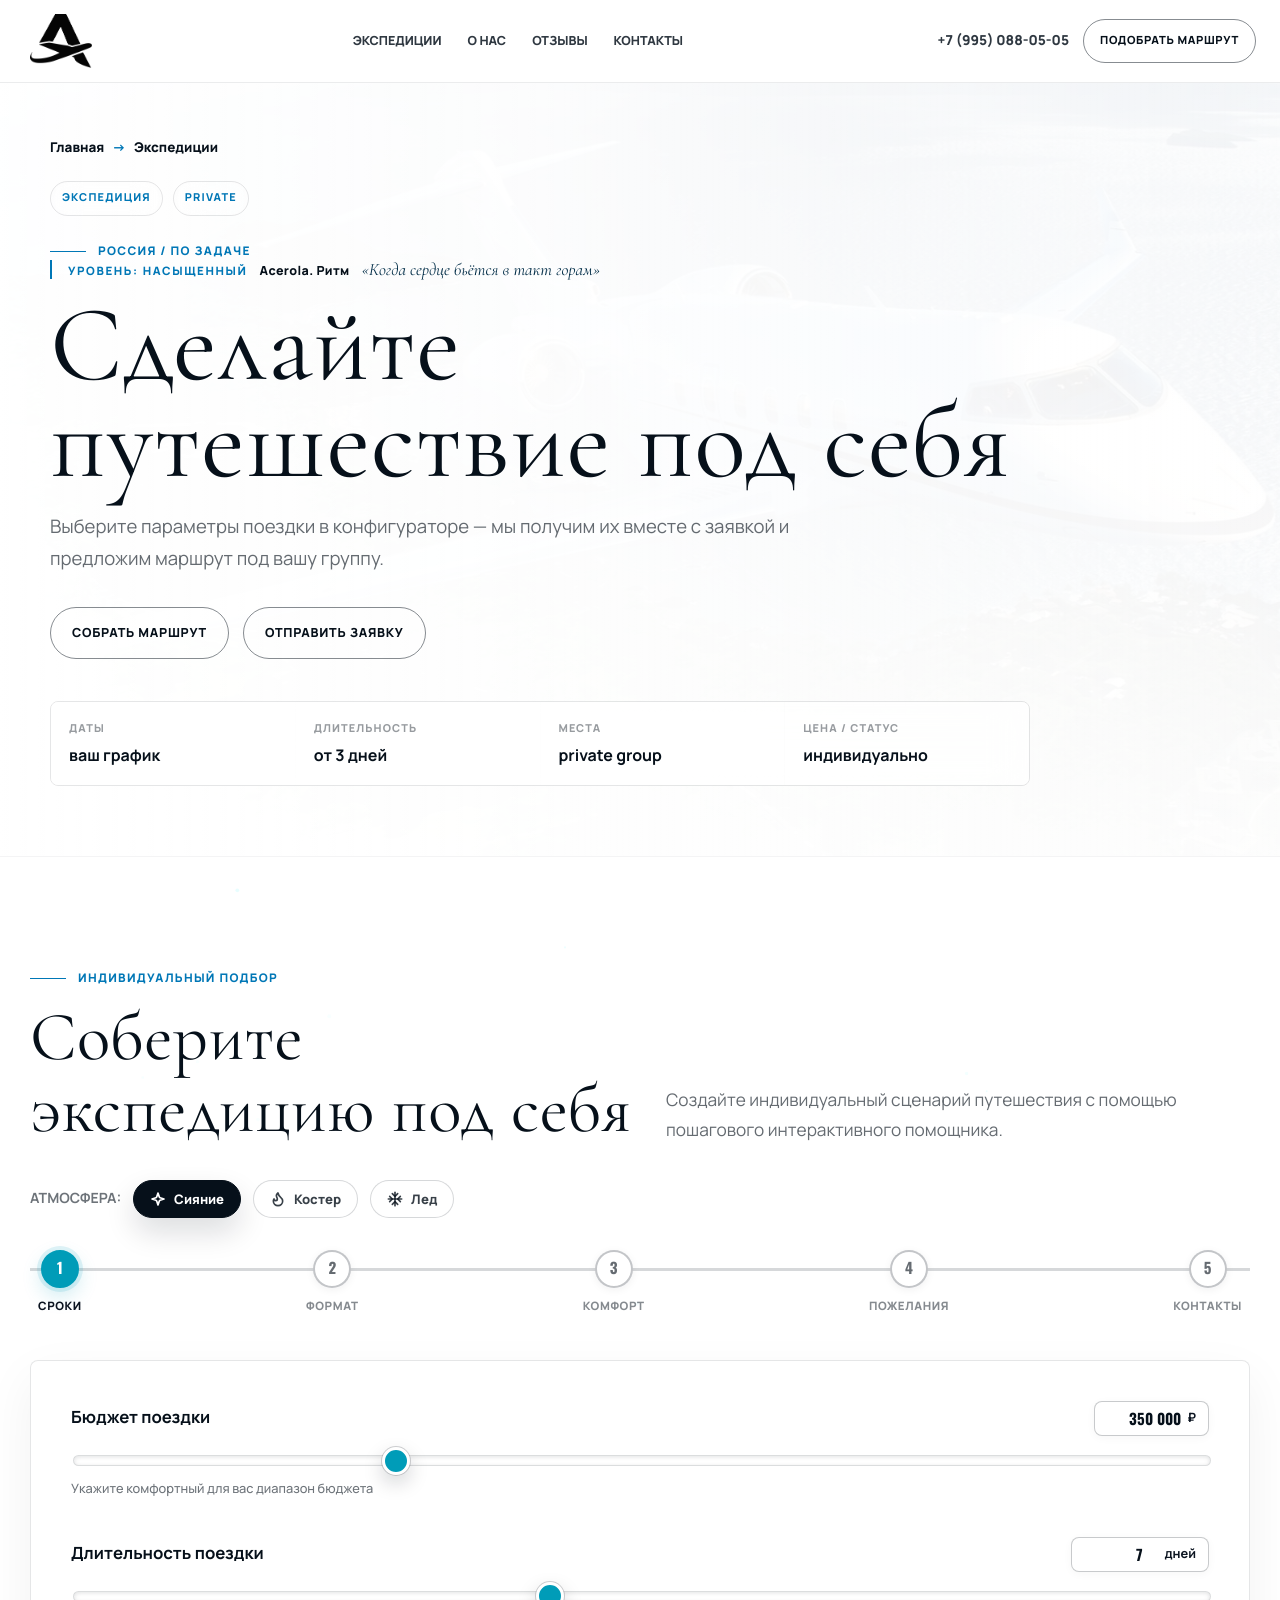
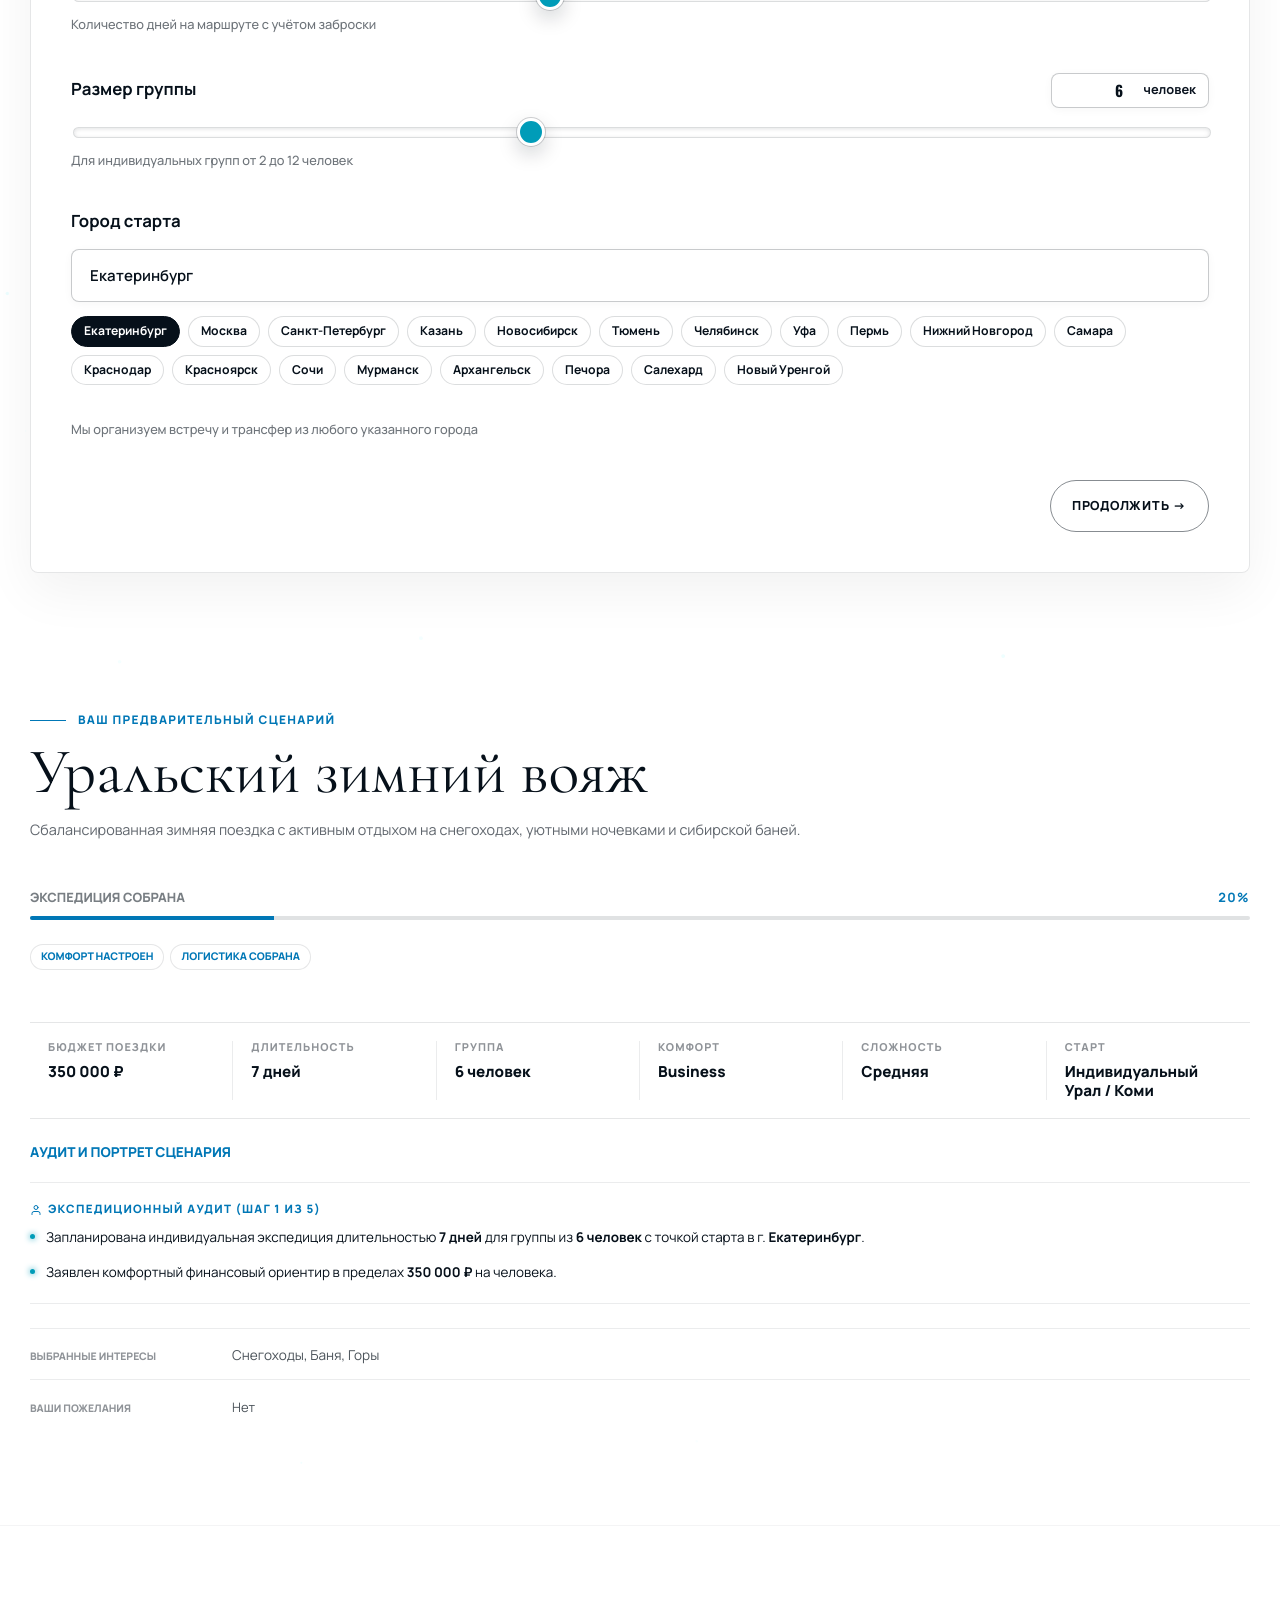
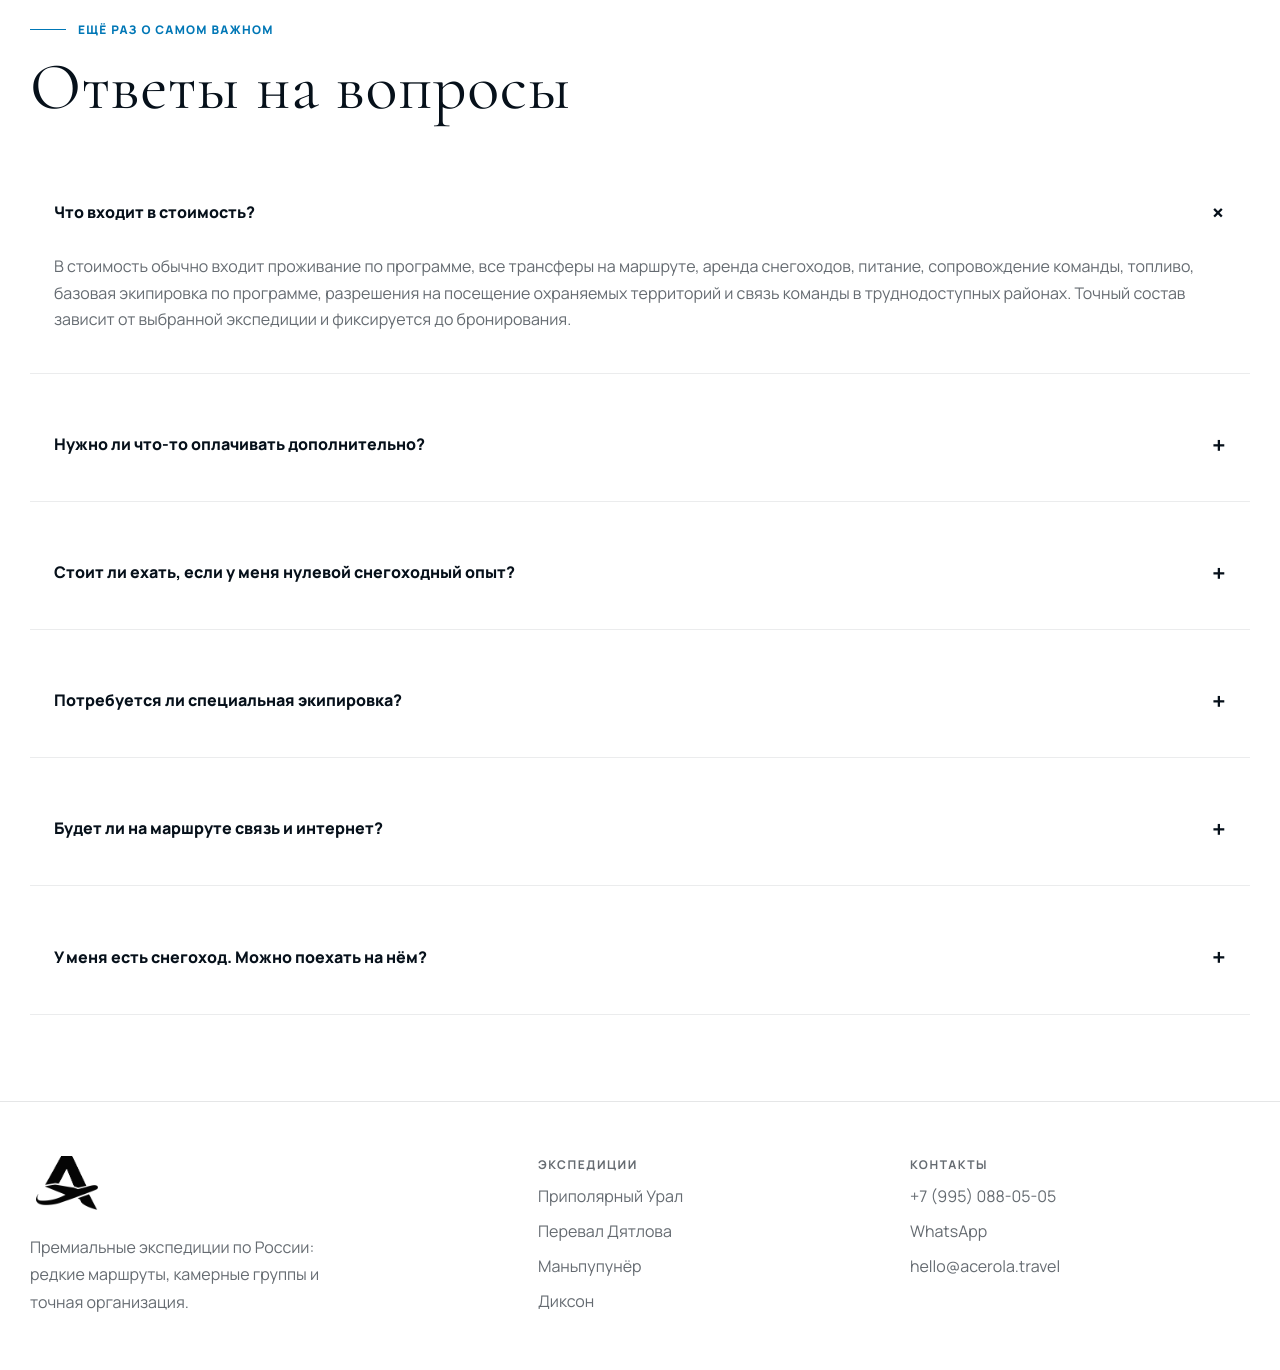
==== commit f467bfa4: "Update expedition level presentation" ====
--- a/expeditions/custom.html
+++ b/expeditions/custom.html
@@ -503,6 +503,7 @@
 
   <script src="../assets/js/expedition-data.js"></script>
   <script src="../assets/js/expedition-detail.js"></script>
+  <script src="../assets/js/expedition-levels.js"></script>
   <script src="../assets/js/site.js"></script>
   <script src="../assets/js/configurator-effects.js"></script>
   <script src="../assets/js/configurator.js"></script>
